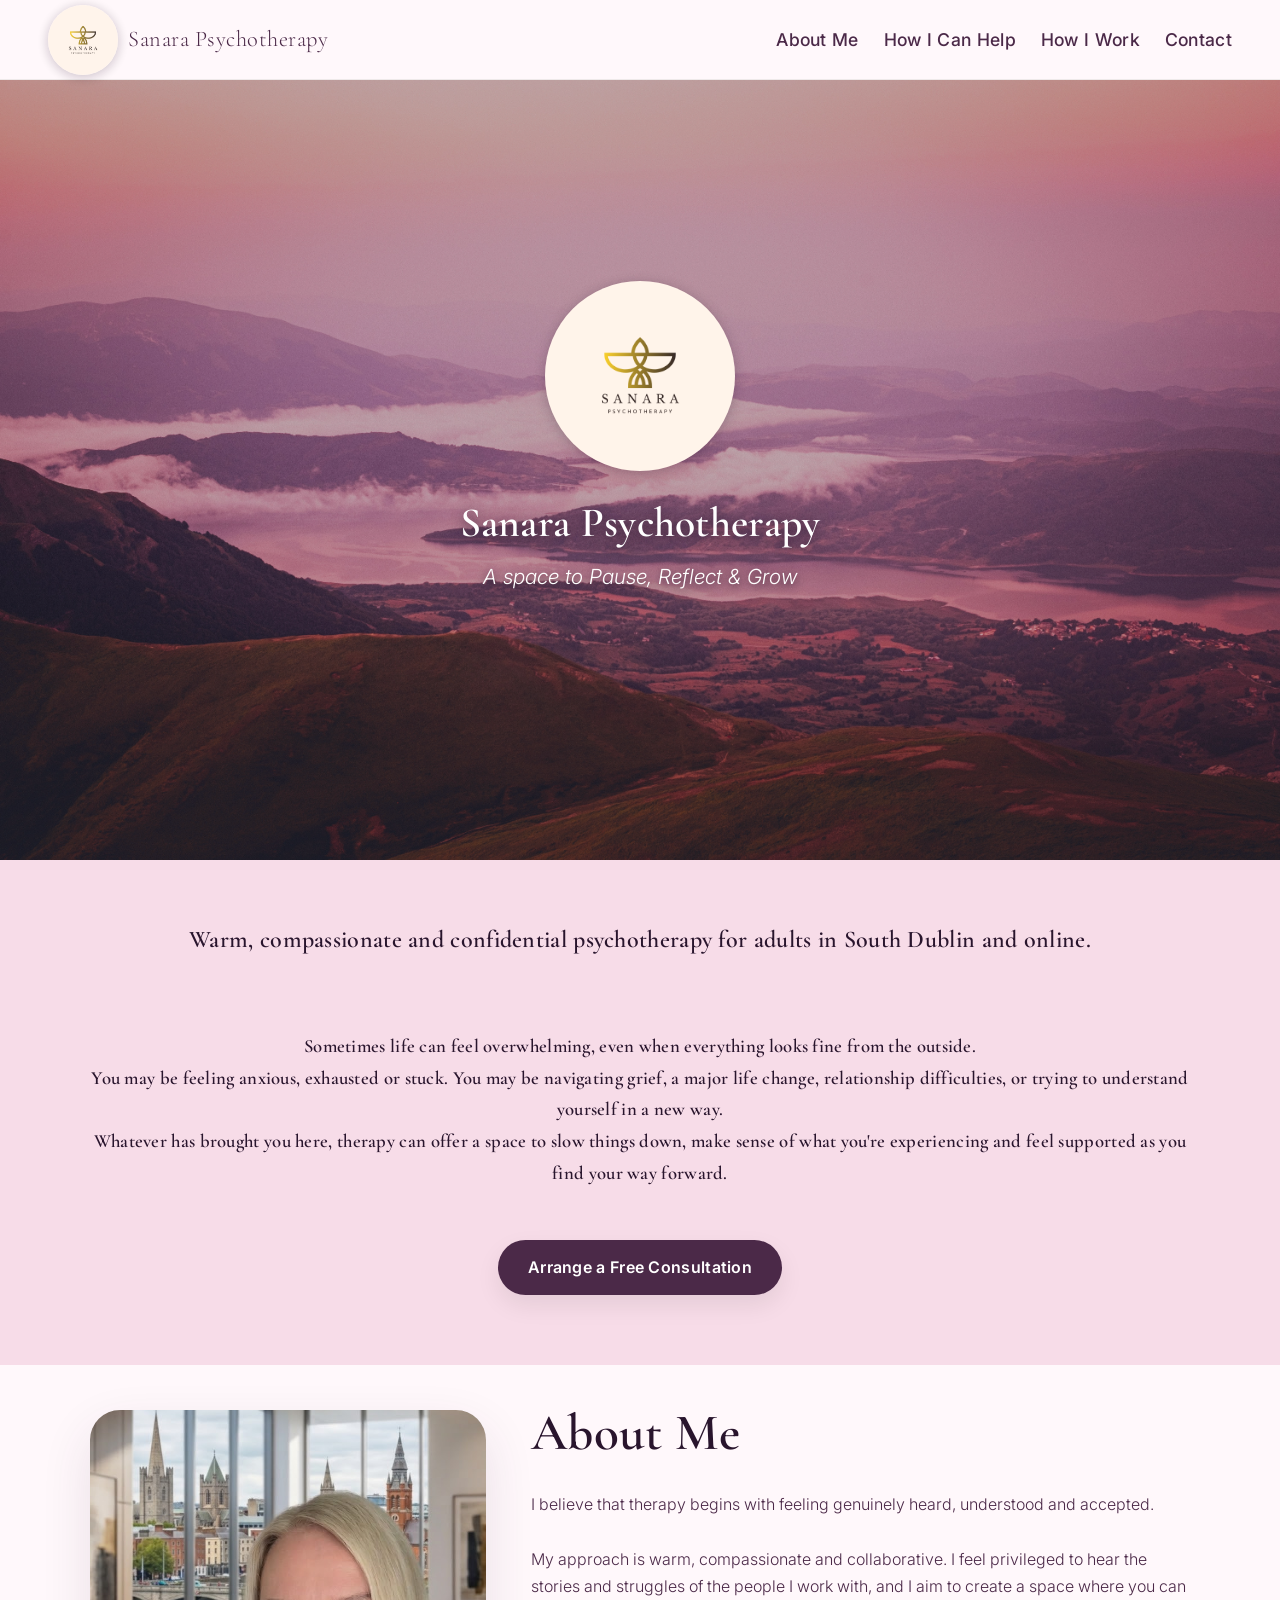
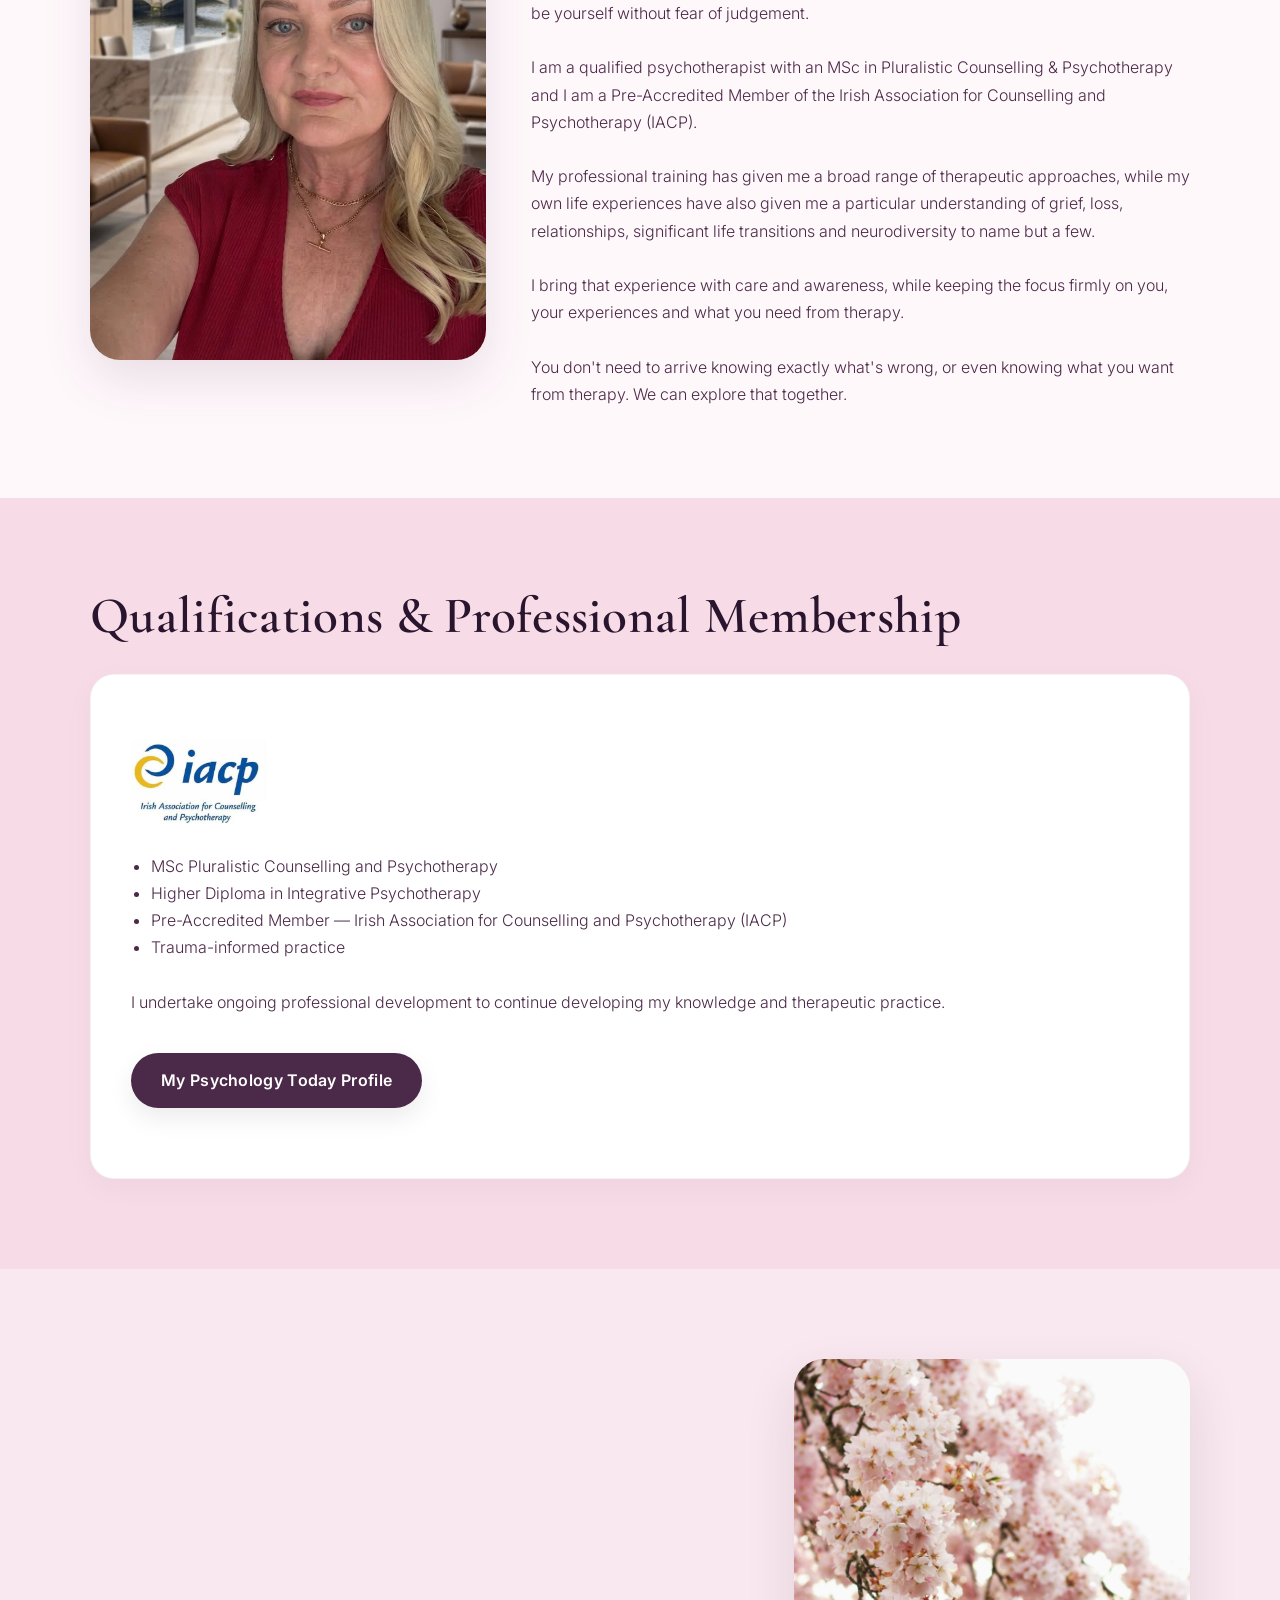
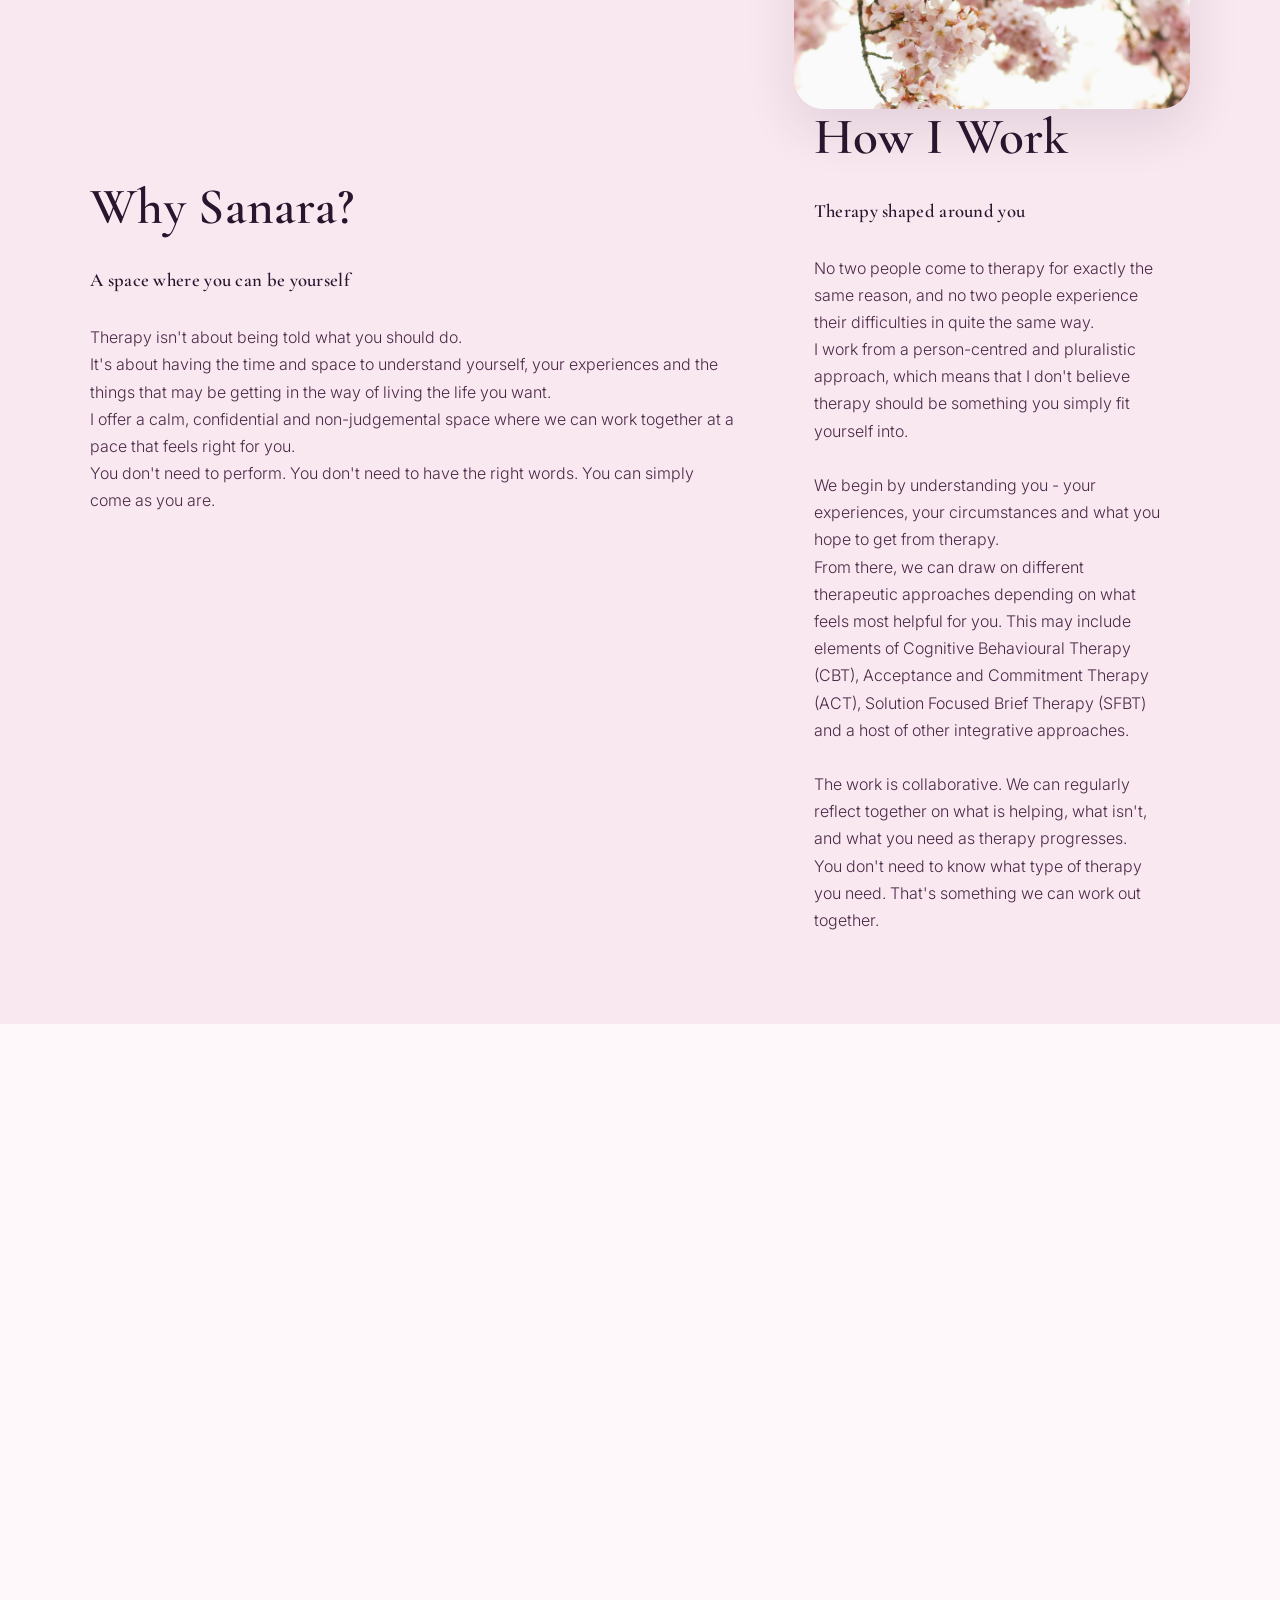
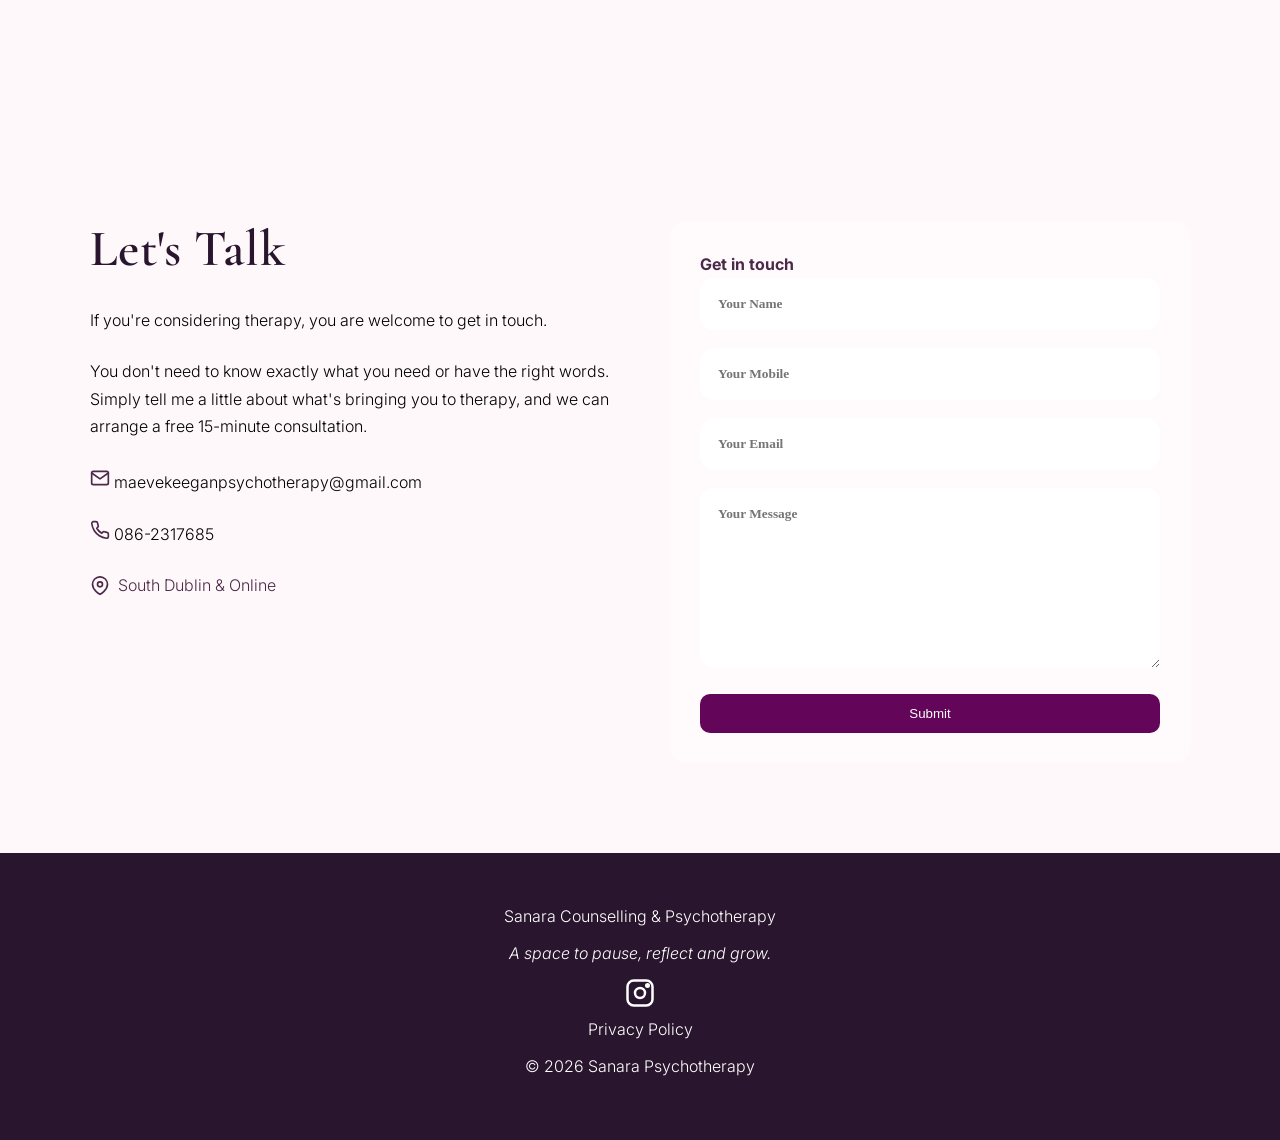
==== index.html @ 6a1dfcdf "seo stuff" ====
<!DOCTYPE html>
<html lang="en">
<head>
  <meta charset="UTF-8" />
  <link rel="stylesheet" href="styles.css">
  
  <!-- mobile viewing -->
  <meta name="viewport" content="width=device-width, initial-scale=1">

  <!-- favicon -->
  <link rel="apple-touch-icon" sizes="180x180" href="favicon_io/apple-touch-icon.png">
  <link rel="icon" type="image/png" sizes="32x32" href="favicon_io/favicon-32x32.png">
  <link rel="icon" type="image/png" sizes="16x16" href="favicon_io/favicon-16x16.png">
  <link rel="manifest" href="favicon_io/site.webmanifest">

  <!-- font -->
  <link rel="preconnect" href="https://fonts.googleapis.com">
  <link rel="preconnect" href="https://fonts.gstatic.com" crossorigin>
  <link href="https://fonts.googleapis.com/css2?family=Cormorant+Garamond:wght@400;500;600&family=Inter:wght@300;400;500;600&display=swap" rel="stylesheet">

  <title>Sanara Psychotherapy | Counselling & Psychotherapy in South Dublin</title>
  <meta name="description" content="Warm, compassionate psychotherapy and counselling for adults aged 18+ in South Dublin and online, 
    with in-person sessions available in Shankill and Stillorgan. A safe, confidential space to explore life’s challenges and create meaningful change. Book your free consultation today.">

</head>
  <body>

  <section class="hero">
    <div class="hero-content">
      <img src="images/sanara-logo.png" alt="Sanara Psychotherapy Logo" class="logo">
  
      <h1>Sanara Psychotherapy</h1>
      <p class="tagline">
        A space to Pause, Reflect & Grow
      </p>
    </div>
  </section>

  <!-- NAV BAR -->

  <nav>
    <div class="nav-logo">
      <img src="images/sanara-logo.png" alt="Sanara Psychotherapy">
      Sanara Psychotherapy
    </div>
  <div class="nav-links">
    <a href="#about">About Me</a>
    <a href="#howicanhelp">How I Can Help</a>
    <a href="#howiwork">How I Work</a>
    <a href="#contact">Contact</a>
  </div>
  
  <button
    class="hamburger"
    type="button"
    aria-label="Open navigation menu"
    aria-expanded="false"
    aria-controls="mobile-menu"
  >
    <span></span>
    <span></span>
    <span></span>
  </button>

  <div class="mobile-menu" id="mobile-menu">
    <a href="#about">About Me</a>
    <a href="#howicanhelp">How I Can Help</a>
    <a href="#howiwork">How I Work</a>
    <a href="#contact">Contact</a>
  </div>
</nav>

    <!-- INTRO -->
  <section class="intro reveal">
    <div class="container">
      <h2 class="intro">Warm, compassionate and confidential psychotherapy for adults in South Dublin and online.</h2>
      <h3 class="intro">Sometimes life can feel overwhelming, even when everything looks fine from the outside. <br>
You may be feeling anxious, exhausted or stuck. You may be navigating grief, a major life change, relationship difficulties, or trying to understand yourself in a new way. <br>
Whatever has brought you here, therapy can offer a space to slow things down, make sense of what you're experiencing and feel supported as you find your way forward.
</h3>
     <a href="#contact" class="btn">Arrange a Free Consultation</a>
    </div>
  </section>
  
<!-- ABOUT ME -->
<section class="about reveal" id="about">
  <div class="container">
    <div class="about-image">
    <img src="images/headshot.jpg" alt="Maeve, Psychotherapist at Sanara">
    </div>
    <div class="about-text">
      <h2 class="section-title">About Me</h2>
        <p>
          I believe that therapy begins with feeling genuinely heard, understood and accepted.
        </p> <br>
        <p>
          My approach is warm, compassionate and collaborative. I feel privileged to hear the stories and 
          struggles of the people I work with, and I aim to create a space where you can be yourself without fear of judgement.
        </p> <br>
        <p>
          I am a qualified psychotherapist with an MSc in Pluralistic Counselling & Psychotherapy and 
          I am a Pre-Accredited Member of the Irish Association for Counselling and Psychotherapy (IACP).
        </p> <br>
        <p>
          My professional training has given me a broad range of therapeutic approaches, while my own life 
          experiences have also given me a particular understanding of grief, loss, relationships, significant 
          life transitions and neurodiversity to name but a few.
        </p> <br>
        <p>
          I bring that experience with care and awareness, while keeping the focus firmly on you, your experiences and what you need from therapy.
        </p> <br>
        <p>
          You don't need to arrive knowing exactly what's wrong, or even knowing what you want from therapy. We can explore that together.
        </p>
      </div>
    </div>
</section>
  
   <!-- QUALIFICATIONS -->
  <section class="qualifications reveal">
    <div class="container">
      <h2 class="section-title">Qualifications & Professional Membership</h2>
      <div class="qual-grid">
        <div class="qual-card">
          <div class="qual-images">
            <img src="images/iacplogo.jpg" alt="Irish Association for Counselling and Psychotherapy logo">
            <!-- Professional verification provided by Psychology Today -->
            <a href="https://www.psychologytoday.com/profile/1673745" class="sx-verified-seal"></a>
            <script type="text/javascript" src="https://member.psychologytoday.com/verified-seal.js" data-badge="13" data-id="1673745" data-code="aHR0cHM6Ly93d3cucHN5Y2hvbG9neXRvZGF5LmNvbS9hcGkvdmVyaWZpZWQtc2VhbC9zZWFscy8xMy9wcm9maWxlLzE2NzM3NDU/Y2FsbGJhY2s9c3hjYWxsYmFjaw=="></script>
            <!-- End Verification -->
          </div>
          <ul>
            <li>MSc Pluralistic Counselling and Psychotherapy</li>
            <li>Higher Diploma in Integrative Psychotherapy</li>
            <li>Pre-Accredited Member — Irish Association for Counselling and Psychotherapy (IACP)</li>
            <li>Trauma-informed practice</li>
          </ul>
          <br>
          <p>
            I undertake ongoing professional development to continue developing my knowledge and therapeutic practice.
          </p>
          <br>
          <a href="https://www.psychologytoday.com/ie/counselling/maeve-keegan-dublin-dn/1673745" class="btn"> My Psychology Today Profile </a>
        </div>
      </div>
    </div>
  </section>

  <!-- WHY SANARA -->
  <section class="whysanara reveal">
    <div class="container why-sanara-layout">
      <div class="why-sanara-text">
      <h2 class="section-title">Why Sanara?</h2>
        <h3>A space where you can be yourself</h3>
        <br>
        <p>Therapy isn't about being told what you should do.</p>
        <p>It's about having the time and space to understand yourself, your experiences and the things that 
          may be getting in the way of living the life you want.</p>
        <p>I offer a calm, confidential and non-judgemental space where we can work together at a pace that feels right for you.</p>
        <p>You don't need to perform. You don't need to have the right words. You can simply come as you are.</p>
      </div>
      <div class="cblossom-image">
        <img src="images/cherry-blossom.jpg" alt="Cherry blossom image>
      </div>
    </div>
  </section>

  <!-- HOW I WORK -->
  <section class="howiwork reveal" id="howiwork">
    <div class="container">
      <h2 class="section-title">How I Work</h2>
      <h3>Therapy shaped around you</h3>
      <br>
      <p>No two people come to therapy for exactly the same reason, and no two people experience their difficulties in quite the same way.</p>
      <p>I work from a person-centred and pluralistic approach, which means that I don't believe therapy should be something you simply fit yourself into.</p>
      <br>
      <p>We begin by understanding you - your experiences, your circumstances and what you hope to get from therapy.</p>
      <p>From there, we can draw on different therapeutic approaches depending on what feels most helpful for you. This may include elements of Cognitive Behavioural Therapy (CBT), 
        Acceptance and Commitment Therapy (ACT), Solution Focused Brief Therapy (SFBT) and a host of other integrative approaches.</p>
      <br>
      <p>The work is collaborative. We can regularly reflect together on what is helping, what isn't, and what you need as therapy progresses.</p>
      <p>You don't need to know what type of therapy you need. That's something we can work out together.</p>
    </div>
  </section>

  <!-- HOW I CAN HELP -->
  <section class="howicanhelp reveal" id="howicanhelp">
    <div class="container">
      <h2 class="section-title"> How I Can Help</h2>
      <div class="help-grid">
        
        <div class="help-card">
          <button class="help-header" type="button" aria-expanded="false">
            <span>Anxiety, Overwhelm & Burnout</span>
            <span class="accordion-icon">+</span>
          </button>

          <div class="help-content">
            <p>Perhaps your mind never seems to switch off. You may find yourself constantly worrying, overthinking or trying to keep everything under control.</p>
            <p>Therapy can provide space to understand what's happening beneath the anxiety and explore ways of responding that feel more manageable.</p>
          </div>
        </div>
        
        <div class="help-card">
          <button class="help-header" type="button" aria-expanded="false">
            <span>Grief, Bereavement & Loss</span>
            <span class="accordion-icon">+</span>
          </button>

          <div class="help-content">
            <p>Grief can affect every part of our lives, and there is no single way to experience loss.</p>
            <p>Whether your loss is recent or happened many years ago, therapy can offer a safe space to explore grief, 
              the changes that come with it and the process of rebuilding a life around what has happened.</p>
            <p>I have particular experience and personal understanding of significant bereavement and complicated grief and can help you along the road to recovery.</p>
          </div>
        </div>
        
        <div class="help-card">
          <button class="help-header" type="button" aria-expanded="false">
            <span>Life Transitions & Change</span>
            <span class="accordion-icon">+</span>
          </button>

          <div class="help-content">
            <p>Some of life's biggest challenges aren't necessarily things that have gone wrong.</p>
            <p>A relationship ending, children growing up, changes in identity, work or family life, or simply reaching a point 
              where you realise that something needs to change can all leave us feeling uncertain about what comes next.</p>
            <p>Therapy can give you space to pause, reflect and explore what you want for the next chapter.</p>
          </div>
        </div>
        
        <div class="help-card">
          <button class="help-header" type="button" aria-expanded="false">
            <span>ADHD & Neurodiversity</span>
            <span class="accordion-icon">+</span>
          </button>

          <div class="help-content">
            <p>Receiving an ADHD or other neurodivergence diagnosis can bring relief and understanding, but it can also bring questions.</p>
            <p>You may be looking back at your life differently, trying to understand patterns that previously didn't make sense, or wondering how to navigate relationships, 
              work and everyday life in a way that works better for you.</p>
            <p>I take a neuroaffirmative approach, supporting adults who are exploring, adjusting to or seeking greater understanding of their neurodivergence.</p>
          </div>
        </div>
        
        <div class="help-card">
          <button class="help-header" type="button" aria-expanded="false">
            <span>Relationships & Self-Esteem</span>
            <span class="accordion-icon">+</span>
          </button>

          <div class="help-content">
            <p>Our relationships can sometimes bring up patterns, emotions and beliefs about ourselves that are difficult to understand.</p>
            <p>Therapy can offer an opportunity to explore relationships, boundaries, confidence, self-worth and the ways we relate to both ourselves and others.</p>
          </div>
        </div>
        
        <div class="help-card">
          <button class="help-header" type="button" aria-expanded="false">
            <span>Depression, Stress & Low Mood</span>
            <span class="accordion-icon">+</span>
          </button>

          <div class="help-content">
            <p>There are times when the things that once helped us cope simply don't seem to work anymore.</p>
            <p>You may feel depleted, disconnected, exhausted or unsure how to move forward.</p>
            <p>Therapy can provide space to understand what you're experiencing and explore new ways of coping and caring for yourself.</p>
          </div>
        </div>
      </div>
      <br>
      
      <p>You may not see yourself on this list. That's okay.</p>
      <p>Sometimes you simply know that something doesn't feel right, or that you don't want to keep dealing with things in the same way.</p>
      <p>You don't need a diagnosis or a perfectly formed explanation to get in touch.</p>
      <p>We can start with what's happening for you now.</p>
    </div>
  </section>
                                                                                                                                                 

   <!-- WHAT TO EXPECT -->

   <section class="cta reveal">
    <div class="container">
      <h2 class="section-title">What To Expect</h2>
      <p>Taking the first step towards therapy can feel daunting. You may not know exactly what you want to talk about, 
        or even where to begin.</p>
      <br>
      <h3>Step 1. Get in touch</h3>
      <p>Send me a message or use the contact form to enquire about therapy. 
        You don't need to have everything figured out , just let me know a little about what has brought you here.</p>
      <br>
      <h3>Step 2. Free 15-minute consultation</h3>
      <p>We'll arrange a brief, free 15-minute consultation. This gives us an opportunity to talk about what you're looking for, 
        ask any questions you may have, and for you to get a sense of me and how I work.</p>
      <br>
      <h3>Step 3. Begin your therapy journey</h3>
      <p>If we both feel that working together could be a good fit, we'll arrange your first appointment. 
        Therapy sessions are generally held weekly, where possible, to provide continuity and support as we work together.</p>
      <br>
      <a href="#contact" class="btn">
        Arrange a Free Consultation
      </a>
    </div>
  </section>

  <!-- PRACTICAL INFO -->

   <section class="practicalinfo reveal">
    <div class="container">
      <div class="room-image">
        <img src="images/room.jpg" alt="Room of Sanara Psychotherapy">
      </div>
      <h2 class="section-title">Practical Information</h2>
      <h3>Sessions</h3>
      <p>Individual psychotherapy & counselling  for adults aged 18+</p>
      <p>Weekly In person in South Dublin or online</p>
      <p>€70 per session</p>
      <br>
      <p>Appointments are available on weekdays, with some evening availability.</p>
      <p>Sessions are confidential and tailored to your individual needs.</p>
      <br>
      <h3>Location</h3>
      <p>In-person sessions are available in South Dublin, centres are based in Shankill & Stillorgan 
        with online appointments available throughout Ireland.</p>
      <br>
      <h3>Payment</h3>
      <p>Payment can be made by bank transfer, Revolut or other agreed payment methods.</p>
      <br>
      <h3>Health Insurance</h3>
      <p>Some private health insurance policies may provide partial reimbursement for psychotherapy. 
        Coverage varies between policies, so I recommend checking directly with your insurer before commencing therapy.</p>
      <br>
    </div>
  </section>


<!-- CONTACT -->
  
  <section class="contact reveal" id="contact">
    <div class="container">
      <div class="contact-wrapper">
        <div class="contact-details reveal">
          <h2 class="section-title">Let's Talk</h2>
          <p> 
            If you're considering therapy, you are welcome to get in touch.
          </p>
          <p>
            You don't need to know exactly what you need or have the right words. Simply tell me a little about what's bringing you to therapy, 
            and we can arrange a free 15-minute consultation.
          </p>
          <br>
          
          <p class="contact-container">
            <p>
          <!-- href="mailto:maevekeeganpsychotherapy@gmail.com" -->
          <!-- class="footer-link"
          aria-label="Email Sanara Psychotherapy"> -->
        
          <svg
            xmlns="http://www.w3.org/2000/svg"
            viewBox="0 0 24 24"
            fill="none"
            stroke="#4b2948"
            stroke-width="2"
            stroke-linecap="round"
            stroke-linejoin="round"
            class="contact-icon">
        
            <rect x="2" y="4" width="20" height="16" rx="2"></rect>
            <polyline points="22,6 12,13 2,6"></polyline>
          </svg>
            </p>
            <p> maevekeeganpsychotherapy@gmail.com</p>
          </p>
          <br>
          
          <p class="contact-container">
            <a 
              href="tel:+353862317685"
              class="footer-link"
              aria-label="Call Sanara Psychotherapy">
              <svg
               xmlns="http://www.w3.org/2000/svg"
               viewBox="0 0 24 24"
               fill="none"
               stroke="#4b2948"
               stroke-width="2"
               stroke-linecap="round"
               stroke-linejoin="round"
               class="contact-icon">
                <path d="M22 16.92v3a2 2 0 0 1-2.18 2
                  19.79 19.79 0 0 1-8.63-3.07
                  19.5 19.5 0 0 1-6-6
                  19.79 19.79 0 0 1-3.07-8.67
                  A2 2 0 0 1 4.11 2h3
                  a2 2 0 0 1 2 1.72
                  12.84 12.84 0 0 0 .7 2.81
                  2 2 0 0 1-.45 2.11L8.09 9.91
                  a16 16 0 0 0 6 6l1.27-1.27
                  a2 2 0 0 1 2.11-.45
                  12.84 12.84 0 0 0 2.81.7
                  A2 2 0 0 1 22 16.92z">
                </path>
              </svg>
            </a>
            <a href="tel:+353862317685"> 086-2317685</a>
          </p>
          
          <div class="contact-container">
          <div class="contact-icon" aria-label="Location">
            <svg xmlns="http://www.w3.org/2000/svg" 
              viewBox="0 0 24 24" 
              fill="none" 
              stroke="#4b2948" 
              stroke-width="2" 
              stroke-linecap="round" 
              stroke-linejoin="round" 
              class="contact-icon">
              <path d="M21 10c0 7-9 12-9 12S3 17 3 10a9 9 0 1 1 18 0z">
              </path>
              <circle cx="12" cy="10" r="3"></circle>
            </svg>
          </div>
            <span>South Dublin & Online</span>
          </div>
        </div>
    <!-- CONTACT FORM -->
          <form id="form" action="https://api.web3forms.com/submit" method="POST">
            <fieldset>
              <legend><strong>Get in touch</strong></legend>
              <input type="hidden" name="access_key" value="be2c8690-39c8-4247-a264-f548398233d8">
              <input type="text" name="name" placeholder="Your Name" required>
              <input type="tel" name="telephone" placeholder="Your Mobile" required>
              <input type="email" name="email" placeholder="Your Email" required>
              <textarea name="message" placeholder="Your Message" required></textarea>
              <button type="submit">Submit</button>
              <div class="h-captcha" data-captcha="true"></div>
            </fieldset>
          </form>
      </div>
    </div>
</section>

  <!-- FOOTER -->
  
  <footer>
    <p>Sanara Counselling & Psychotherapy</p>
    <p><i>A space to pause, reflect and grow.</i></p>

    <!-- Instagram Logo -->
    <a 
    href="https://instagram.com/sanara_psychotherapy" 
    target="_blank" 
    rel="noopener noreferrer"
    class="footer-link"
    aria-label="Follow Sanara Psychotherapy on Instagram">
    <svg
      xmlns="http://www.w3.org/2000/svg"
      viewBox="0 0 24 24"
      fill="none"
      stroke="white"
      stroke-width="2"
      stroke-linecap="round"
      stroke-linejoin="round"
      class="footer-icon">
    <rect x="2" y="2" width="20" height="20" rx="5" ry="5"></rect>
    <circle cx="12" cy="12" r="4"></circle>
    <circle cx="18" cy="6" r="1"></circle>
  </svg>
  </a>
    <p>
      <a href="privacypolicy.html" class="footer-link">Privacy Policy</a>
    </p>
    <p>
      © 2026 Sanara Psychotherapy
    </p>
  </footer>

  <script>
    
    // -------------------------
    // REVEAL SCRIPT
    // -------------------------
    
    const elements = document.querySelectorAll(".reveal");
  
    const observer = new IntersectionObserver((entries) => {
      entries.forEach(entry => {
        
        if (entry.isIntersecting) {
          entry.target.classList.add("active");
          observer.unobserve(entry.target); 
        }
        
      });
    }, {
      threshold: 0.15
    });
  
    elements.forEach(el => observer.observe(el));
    
    // ACCORDION SCRIPT
      
    const helpHeaders = document.querySelectorAll(".help-header");
    
    helpHeaders.forEach(header => {
      header.addEventListener("click", () => {

      const currentCard = header.parentElement;
      const isOpen = currentCard.classList.contains("open");
        
        // Close all cards
        document.querySelectorAll(".help-card").forEach(card => {
          card.classList.remove("open");

          const button = card.querySelector(".help-header");
          button.setAttribute("aria-expanded", "false");
        });
        
        // Open the clicked card if it wasn't already open
        if (!isOpen) {
          currentCard.classList.add("open");
          header.setAttribute("aria-expanded", "true");
        }
      });
    });
    
    // MOBILE HAMBURGER MENU

    const hamburger = document.querySelector(".hamburger");
    const mobileMenu = document.querySelector(".mobile-menu");

    hamburger.addEventListener("click", () => {

      const isOpen = mobileMenu.classList.toggle("open");
    
      hamburger.classList.toggle("active", isOpen);
    
      hamburger.setAttribute(
        "aria-expanded",
        isOpen ? "true" : "false"
      );
    
      hamburger.setAttribute(
        "aria-label",
        isOpen ? "Close navigation menu" : "Open navigation menu"
      );
});

// Close menu when a navigation link is clicked

  const mobileLinks = document.querySelectorAll(".mobile-menu a");
  
  mobileLinks.forEach(link => {
    link.addEventListener("click", () => {
  
      mobileMenu.classList.remove("open");
      hamburger.classList.remove("active");
  
      hamburger.setAttribute("aria-expanded", "false");
      hamburger.setAttribute("aria-label", "Open navigation menu");
  
    });
  });


// Close menu if the user presses Escape

document.addEventListener("keydown", (event) => {

  if (event.key === "Escape") {

    mobileMenu.classList.remove("open");
    hamburger.classList.remove("active");

    hamburger.setAttribute("aria-expanded", "false");
    hamburger.setAttribute("aria-label", "Open navigation menu");

  }
});
  
  </script>
    
<script src="https://web3forms.com/client/script.js" async defer></script>
        
</body>
</html>
---- styles.css ----
*{
  margin:0;
  padding:0;
  box-sizing:border-box; 
}

html{
  scroll-behavior:smooth;
}

.reveal{
  opacity:0;
  transform:translateY(20px);
  transition:all 0.8s ease;
}

.reveal.active{
  opacity:1;
  transform:translateY(0);
}

body{
  font-family: 'Inter', sans-serif;
  background:#fff8fb;
  color:#4b2948;
  padding-top:50px;
  line-height:1.7;
  font-weight:300;
  overflow-x:hidden;
}

h1,h2,h3{
  font-family:'Cormorant Garamond', serif;
  font-weight:600;
  color:#29152d;
  letter-spacing:0.3px;
}

a {
  text-decoration:none;
  color:inherit;
}

    img{
      max-width:100%;
      display:block;
    }

    .container{
      width:90%;
      max-width:1100px;
      margin:auto;
    }

    section{
    padding:90px 0;
    position:relative;
  }

  section::after{
    content:"";
    width:80px;
    height:1px;
    background:#d7ddd2;
    position:absolute;
    bottom:0;
    left:50%;
    display:none;
    transform:translateX(-50%);
  }

  section:last-of-type::after{
    display:none;
  }

  .section-title{
    font-size:3.2rem;
    margin-bottom:30px;
    line-height:1.1;
    color:#29152d;
  }

/* NAV */

    nav{
      position:fixed;
      top:0;
      width:100%;
      height:80px;
      background:#fff8fb;
      backdrop-filter:blur(14px);
      display:flex;
      justify-content:space-between;
      align-items:center;
      padding:0px 48px;
      z-index:999;
      border-bottom:1px solid rgba(43,56,35,0.08);
    }

    .nav-logo img{
      height:70px;
      width:auto;
      opacity:0.95;
      object-fit:contain;
      box-shadow:0 2px 12px rgba(41,21,45,0.25);
      border-radius:50%;
  }

    .nav-logo{
      display:flex;
      align-items:center;
      gap:10px;
      font-family:'Cormorant Garamond', serif;
      font-size:1.4rem;
      letter-spacing:0.5px;
    }

    .nav-links{
      display:flex;
      gap:25px;
    }

    .nav-links a:hover{
      opacity:0.6;
    }

    .nav-links a{
      position:relative;
      font-weight:500;
      font-size:1.1rem;
      letter-spacing:0.3px;
    }
    
    .nav-links a::after{
      content:"";
      position:absolute;
      left:0;
      bottom:-6px;
      width:0;
      height:1px;
      background:#361f33;
      transition:width 0.3s ease;
    }
    
    .nav-links a:hover::after{
      width:100%;
    }

/* MOBILE NAV BAR  */

.mobile-menu {
  display: none;
}

.hamburger {
  display: none;
  width: 34px;
  height: 44px;
  padding: 8px;
  border: none;
  background: transparent;
  cursor: pointer;
  flex-direction: column;
  justify-content: center;
  align-items: center;
  gap: 5px;
}

.hamburger span {
  display: block;
  width: 24px;
  height: 2px;
  background: #3f2140;
  transition: all 0.3s ease;
}

/* HERO */

    .logo{
      width:190px;
      height:190px;
      object-fit:cover;
      border-radius: 50%;
      margin:0 auto 30px;
      margin-top: 10px;
      box-shadow:0 2px 12px rgba(41,21,45,0.25);
    }

    .hero{
      position:relative;
      min-height:90vh;
      background:
        url('images/hero2.jpg') center/cover no-repeat;
      display:flex;
      align-items:center;
      justify-content:center;
      text-align:center;
      color:white;
      padding:0px 20px 10px;
      isolation:isolate;
    }

    .hero::before{
      content:"";
      position:absolute;
      inset:0;
      /* darker overlay */
      background:rgba(41,21,45,0.28);
      /* background:rgba(255,248,251,0.35); */
      z-index:-1;
    }

    .hero-content{
      max-width:850px;
      padding:10px;
      animation:fadeInUp 1.2s ease;
    }

    .hero h1{
      font-size:2.6rem;
      color:white;
      margin-bottom:12px;
      text-shadow:0 2px 12px rgba(41,21,45,0.75);
      line-height:1.1;
    }

    .tagline{
      font-size:1.3rem;
      margin-bottom:35px;
      font-style:italic;
      text-shadow:0 3px 10px rgba(41,21,45,0.95);
      /* text-shadow:
    -1px -1px 0 rgba(0,0,0,0.55),
     1px -1px 0 rgba(0,0,0,0.55),
    -1px  1px 0 rgba(0,0,0,0.55),
     1px  1px 0 rgba(0,0,0,0.55); */
      color:white;
    }

/* INTRO */

    .intro {
      background: #f7dce8;
      padding-top: 30px;
      padding-bottom:40px;
      text-align: center;
    } 

    .btn{
      display:inline-block;
      background: #4b2948;
      color:white;
      padding: 14px 30px;
      border-radius:50px;
      font-weight:600;
      letter-spacing: 0.3px;
      transition:all 0.35s ease;
      box-shadow:0 10px 25px rgba(0,0,0,0.08);
      margin:10px 0 30px;
      text-decoration: none;
    }

      .btn:hover{
    background: #752b6d;
    transform:translateY(-3px);
    box-shadow: 0 12px 25px rgba(75, 41, 72, 0.2);
  }


/* ABOUT */

.about{
  background:#fff8fb;
  position:relative;
  display:block;
  width:100%;
  padding-top:40px;
}

.about-image{
  float:left;
  width:36%;
  margin:5px 45px 25px 0;
}

.about-image img{
  width:100%;
  height:550px;
  object-fit: cover;
  object-position: center bottom;
  border-radius:30px;
  box-shadow: 0 20px 50px rgba(75, 41, 72, 0.12);
}

/* QUALIFICATIONS */

.qualifications{
  background:#f7dce8;
    }

  ul{
    padding-left:20px;
  }

.qual-images {
  display: grid;
  grid-template-columns: repeat(2, 1fr);
  column-gap:5px;
  width:280px;
  align-items:center;
}

.qual-images img {
  width:100%;
  height:auto;
  object-fit:contain;
}

/* WHY SANARA */

.whysanara{
  background:#f9e8f0;
}

.why-sanara-layout{
  display:grid;
  grid-template-columns:1fr 36%;
  gap:60px;
  align-items:center;
}

.why-sanara-text{
  max-width:650px;
}

.cblossom-image{
  width:100%;
}

.cblossom-image img{
  width:100%;
  height:350px;
  object-fit: cover;
  object-position: center;
  border-radius:30px;
  box-shadow: 0 20px 50px rgba(75, 41, 72, 0.12);
}


/* HOW I WORK */

.howiwork{
  background:
  url('images/pinkandblue.jpg') center/cover no-repeat;
  isolation:isolate;
    }

.howiwork::before{
  content:"";
  position:absolute;
  inset:0;
  background:rgba(255,248,251,0.45);
  z-index:-1;
}

/* HOW I CAN HELP */

.howicanhelp{
  background:#f1d1df;
}

.qual-card{
  background:white;
  padding:40px;
  border-radius:24px;
  border:1px solid rgba(43,56,35,0.06);
  box-shadow:0 8px 30px rgba(0,0,0,0.04);
  transition:0.3s ease;
}

    .qual-card:hover{
  transform:translateY(-5px);
}

.qual-card h3{
  margin-bottom:20px;
  font-size:2rem;
}

.help-grid {
  display: grid;
  grid-template-columns: repeat(2, 1fr);
  gap: 25px;
  margin-top: 40px;
  align-items: start;
}

/* .help-grid .card {
  width: 100%;
  height: 100%;
  box-sizing: border-box;
} */

.help-card {
  background: #ffffff;
  border: 1px solid rgba(75, 41, 72, 0.15);
  border-radius: 8px;
  overflow: hidden;
  transition: box-shadow 0.3s ease;
}

.help-card:hover {
  box-shadow: 0 6px 20px rgba(75, 41, 72, 0.08);
}

.help-header {
  width: 100%;
  border: none;
  background: transparent;
  padding: 24px 28px;

  display: flex;
  align-items: center;
  justify-content: space-between;

  text-align: left;
  cursor: pointer;

  font-family: "Cormorant Garamond", serif;
  font-size: 1.5rem;
  font-weight: 500;
  color: #4b2948;

  transition: background 0.3s ease;
}

.help-header:hover {
  background: rgba(75, 41, 72, 0.04);
}

.accordion-icon {
  font-family: "Inter", sans-serif;
  font-size: 1.5rem;
  font-weight: 300;
  line-height: 1;

  transition: transform 0.3s ease;
}

.help-content {
  max-height:0;
  overflow:hidden;
  opacity:0;
  transition: max-height 0.4s ease, opacity 0.3s ease;
  /* display: grid;
  grid-template-rows: 0fr;
  transition: grid-template-rows 0.4s ease; */
}

.help-content p{
  margin:0;
  padding:0 28px 16px;
  line-height:1.7;
}

.help-content p:first-child{
  padding-top:5px;
}

/* open accordion */

.help-card.open .help-content {
  max-height:500px;
  opacity:1;
  padding-bottom:10px;
}

.help-card.open .accordion-icon {
  transform: rotate(45deg);
}

.help-card.open .help-header {
  background: rgba(75, 41, 72, 0.03);
}

/* CTA */

.cta{
  background:#f7dce8;
}

/* PRACTICAL INFO */

.practicalinfo{
  background:#f9e8f0;
}

.room-image{
  float:right;
  width:36%;
  margin:5px 45px 25px 0;
}

.room-image img{
  width:100%;
  height:400px;
  object-fit: cover;
  object-position: center bottom;
  border-radius:30px;
  box-shadow: 0 20px 50px rgba(75, 41, 72, 0.12);
}

/* CONTACT */

.contact{
  background:#fff8fb;
}

.contact-wrapper{
  display:grid;
  grid-template-columns:1fr 1fr;
  gap:60px;
  margin-top:50px;
  align-items:start;
}

  .contact-details p{
    color:#000000;
    display: inline-block;
    margin-bottom:24px;
  }

.contact-details a{
  color:#000000;
  display: inline-block;
  text-decoration: none;
  transition: all 0.3s ease;
}

.contact-details a:hover{
  color: #6ab6f7;
  transform: translateX(4px);
}

.contact-icon {
  width: 20px;
  height: 20px;
  transition: all 0.3s ease;
}

.contact-container {
  display: flex;
  align-items: center;
  gap: 8px;
}

  form{
    width:100%;
    display:flex;
    flex-direction:column;
    background:rgba(255,255,255,0.25);
    padding:30px;
    border-radius:15px;
  }

  input,
  textarea{
    width:100%;
    padding:18px;
    margin-bottom:18px;
    border:none;
    border-radius:14px;
    font-family:'Cormorant', serif;
    font-weight: bold;
  }

      input:focus,
  textarea:focus{
    outline:none;
    background:white;
    box-shadow:0 0 0 2px rgba(43,56,35,0.12);
  }

  textarea{
    min-height:180px;
    resize:vertical;
  }

  button{
    width:100%;
    padding:12px;
    border:none;
    border-radius:10px;
    background:#630558;
    color:white;
    cursor:pointer;
  }

  fieldset{
    border:none;
    padding:0;
  }


/* FOOTER */

footer{
  background:#29152d;
  color: white;
  padding: 50px 20px;
  text-align: center;
}

  footer p{
    margin-bottom:10px;
  }

.footer-link {
  display: inline-flex;
  align-items: center;
  justify-content: center;
  text-decoration: none;
}

.footer-icon {
  width: 30px;
  height: 30px;
  transition: all 0.3s ease;
}

.footer-link:hover .footer-icon {
  stroke: #752b6d;
  transform: scale(1.1);
}

.footer-link:hover {
  color: #752b6d;
  transform: scale(1.1);
  transition: all 0.3s ease;
}

/* PRIVACY POLICY */

.privacypolicy {
  background: #f9e8f0;
  padding: 70px 20px;
}

.privacypolicy h1 {
  font-size: 3.5rem;
  text-align: center;
  margin-bottom: 10px;
}

.privacypolicy > p:first-of-type {
  text-align: center;
  font-size: 0.9rem;
  color: #76566f;
  margin-bottom: 50px;
}

.privacypolicy h2 {
  max-width: 800px;
  margin: 40px auto 15px;
  font-size: 1.8rem;
}

.privacypolicy p,
.privacypolicy ul {
  max-width: 800px;
  margin-left: auto;
  margin-right: auto;
}

.privacypolicy p {
  margin-bottom: 18px;
}

.privacypolicy ul {
  list-style: none;
  padding-left: 25px;
  margin-bottom: 25px;
}

.privacypolicy li::before {
    content: "→";
    margin-right: 10px;
}

/* MOBILE */

@media (max-width: 900px) {

  .section-title {
    font-size: 2.5rem;
  }

  section {
    padding: 80px 0;
  }
  
  nav {
    height: 75px;
    padding: 0 20px;
  }

  .nav-logo {
    font-size: 1.1rem;
  }

  .nav-logo img {
    height: 50px;
  }

  .nav-links {
    display: none;
  }

  .hamburger {
    display: flex;
  }

  .mobile-menu {
    position: absolute;
    top: 75px;
    right: 20px;
    width: 200px;
    background: #fff8fb;
    display: flex;
    flex-direction: column;
    padding: 10px;
    box-shadow: 0 10px 20px rgba(0,0,0,0.08);

    opacity: 0;
    visibility: hidden;
    transform: translateY(-10px);
    transition: all 0.3s ease;
  }

  .mobile-menu.open {
    opacity: 1;
    visibility: visible;
    transform: translateY(0);
  }

  .mobile-menu a {
    padding: 14px 10px;
    font-size: 1rem;
    border-bottom: 1px solid rgba(75,41,72,0.1);
  }

  .mobile-menu a:last-child {
    border-bottom: none;
  }

  .hero {
    min-height: 80vh;
    padding: 80px 20px 60px;
  }

  .hero h1 {
    font-size: 2.4rem;
  }

  .logo {
    width: 140px;
    height: 140px;
  }

  .about-image {
    float: none;
    width: 100%;
    margin: 0 0 30px 0;
  }

  .qual-images {
    grid-template-columns: repeat(2, 1fr);
    column-gap: 16px;
    width: 100%;
    max-width: 280px;
    margin-bottom: 20px;
  }

  .qual-images a,
  .qual-images a img {
    display: block;
    width: 100%;
    max-width: 100%;
    height: auto;
  }

  .why-sanara-layout {
    grid-template-columns: 1fr;
    gap:40px;
  }

  .help-grid {
    grid-template-columns: 1fr;
  }

  .room-image {
    float: none;
    width: 100%;
    margin: 0 0 30px 0;
  }

  .contact-wrapper {
    grid-template-columns: 1fr;
    gap:40px;
  }
}
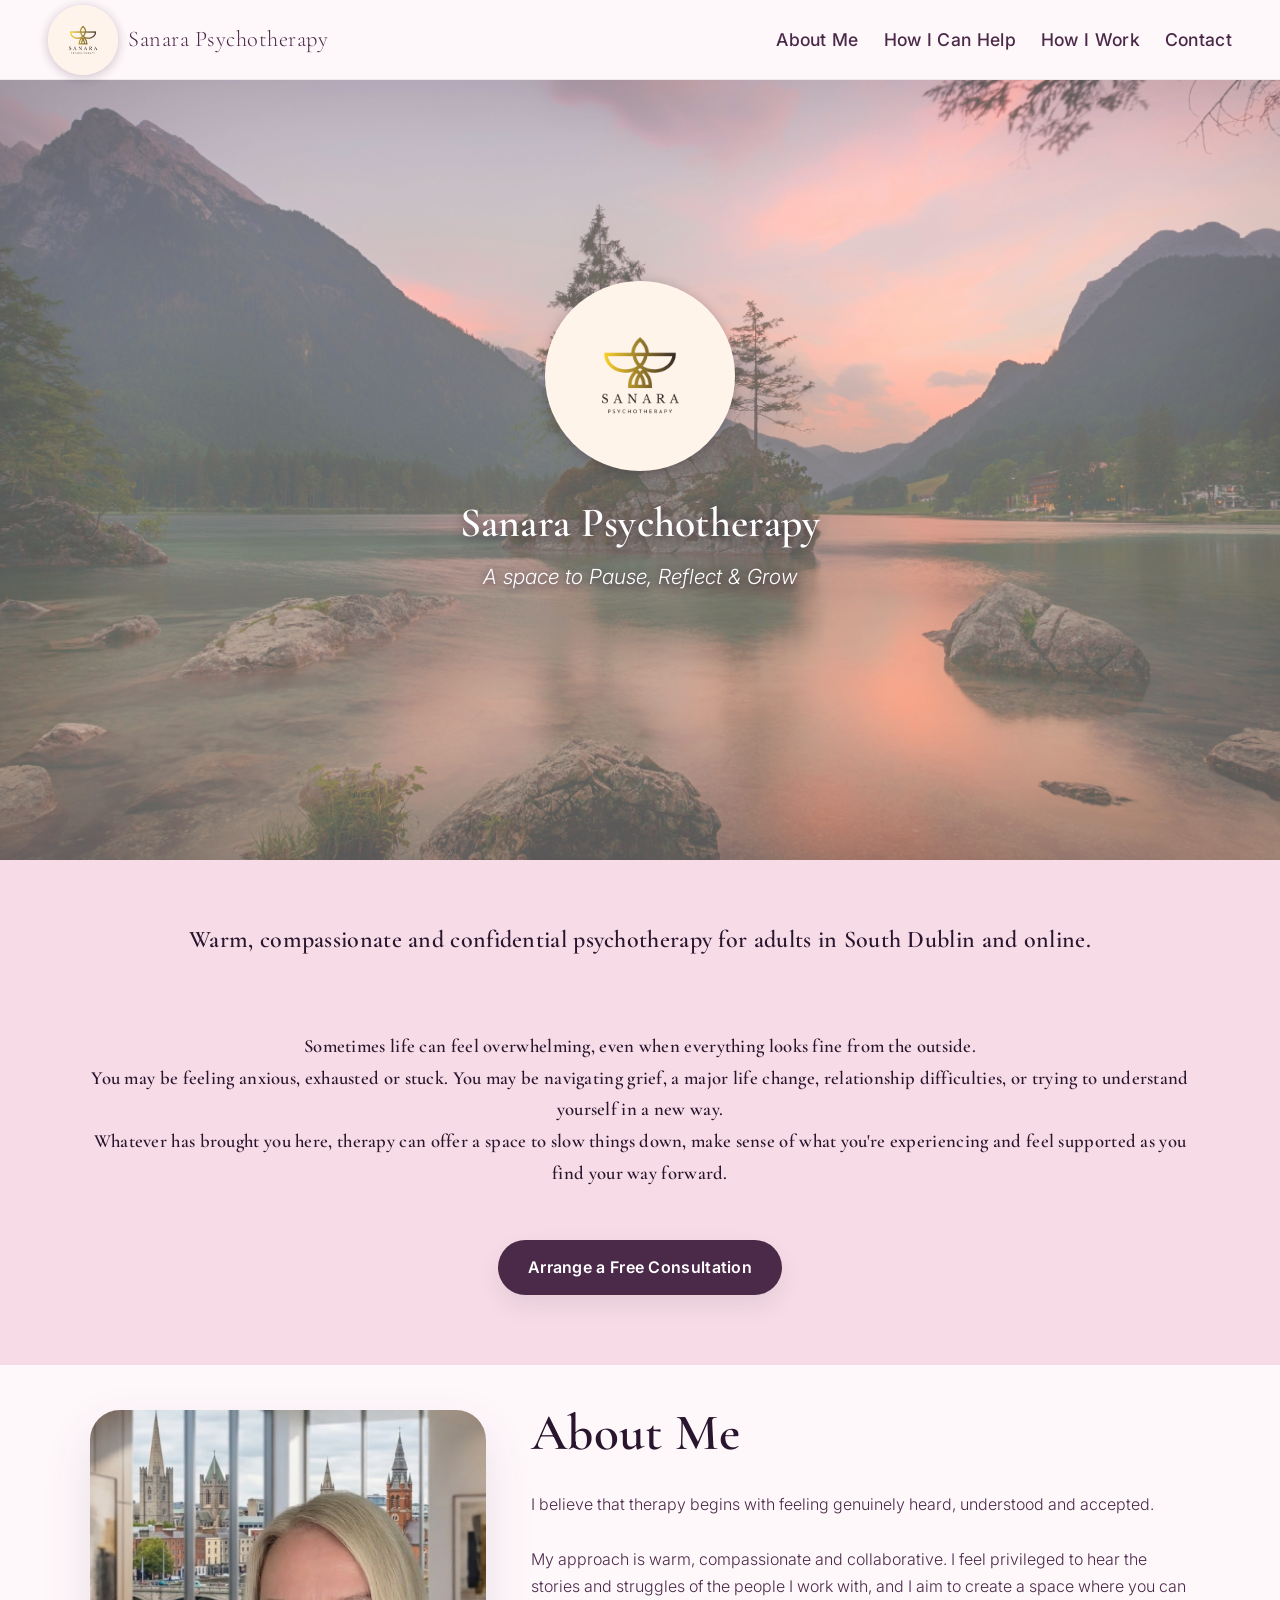
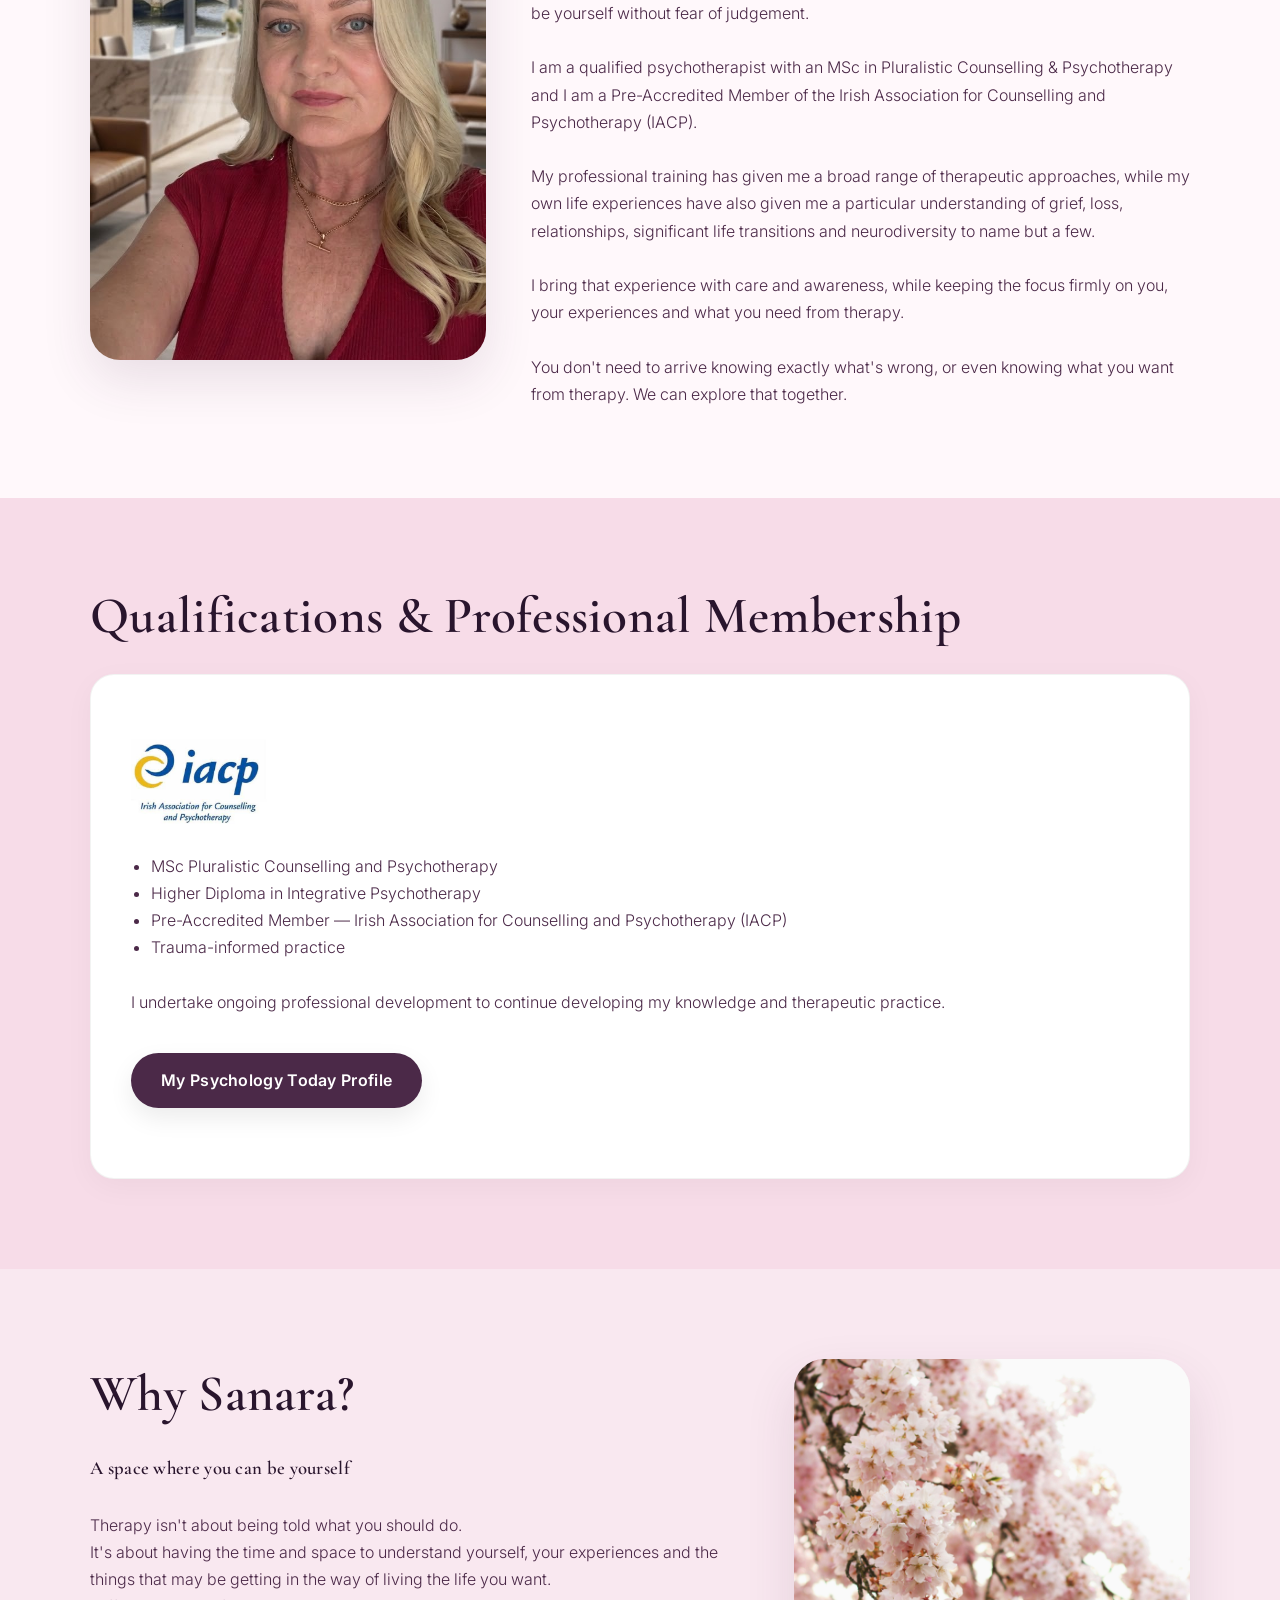
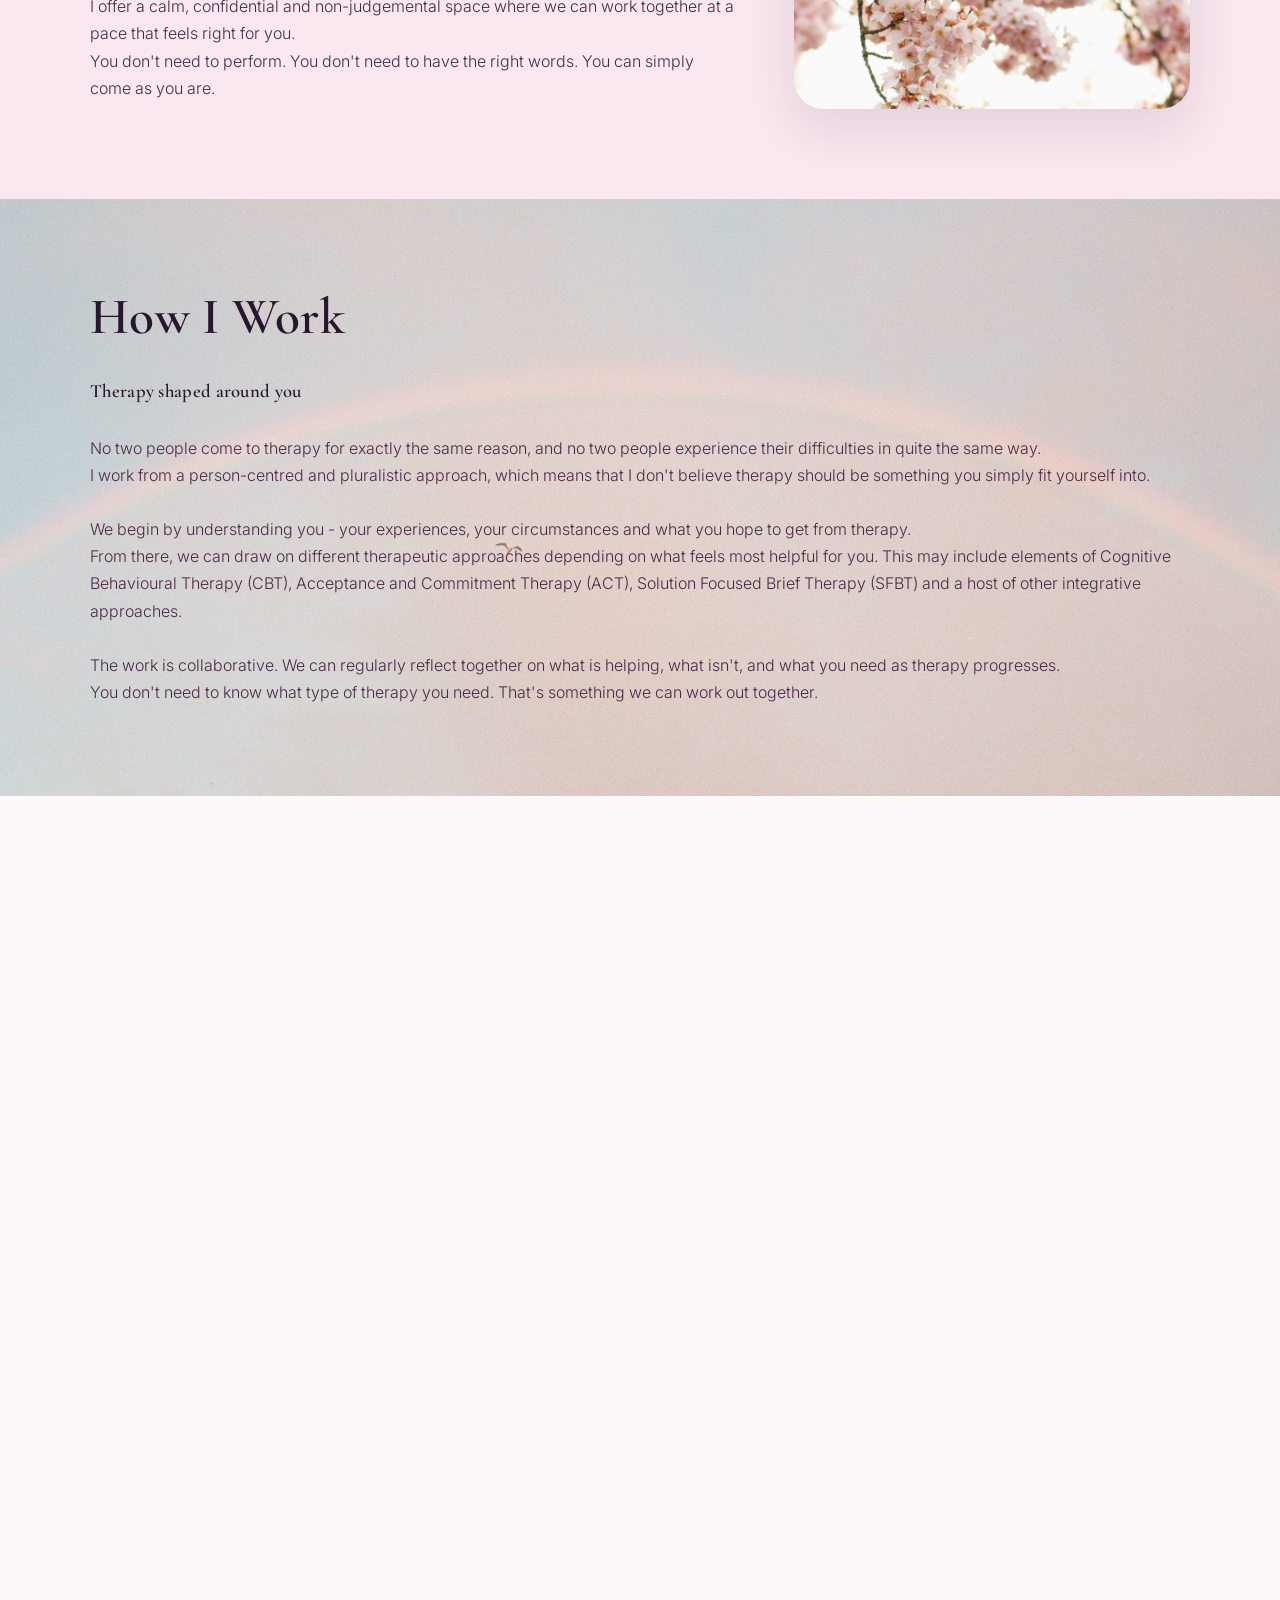
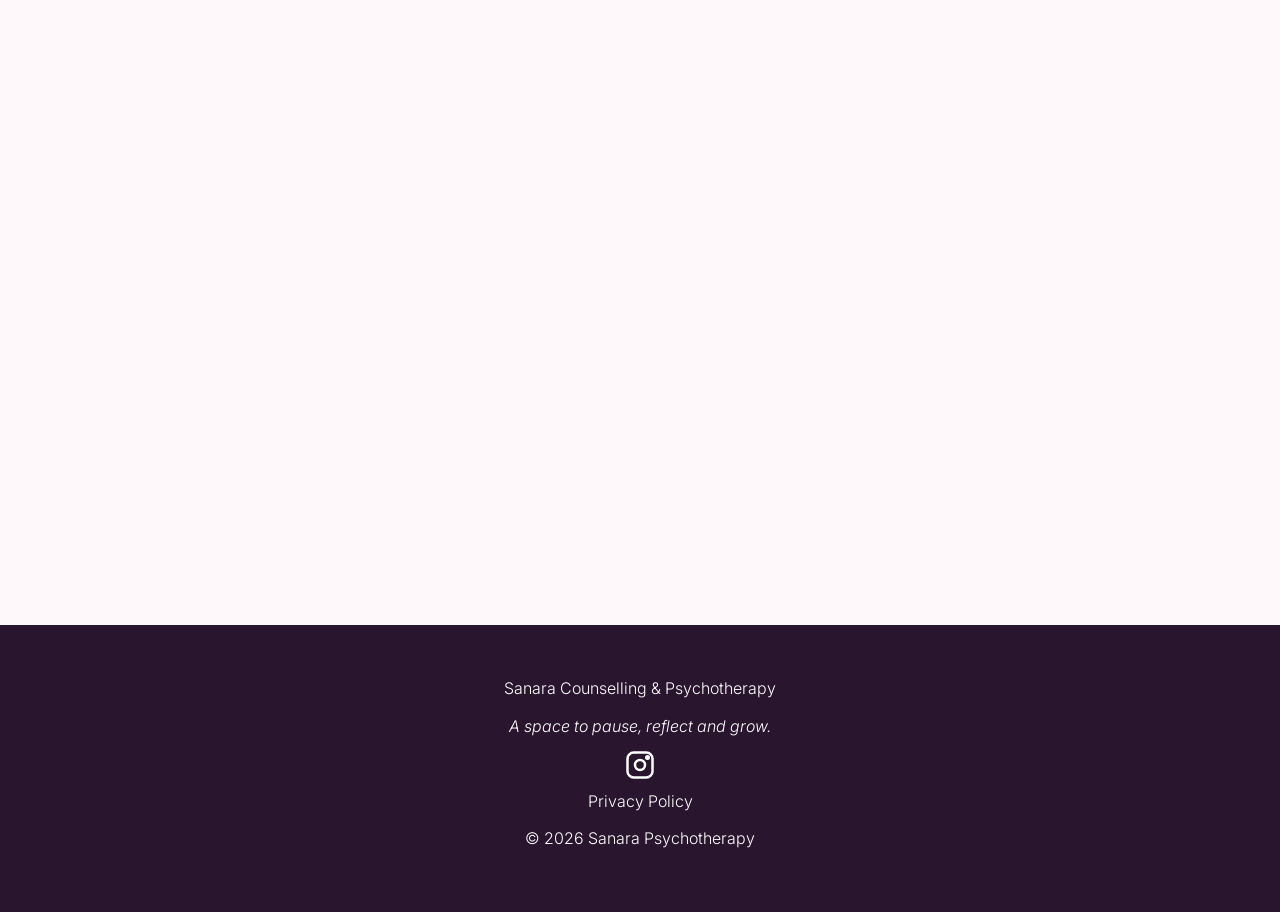
==== commit 34cdc360: "reverting" ====
--- a/index.html
+++ b/index.html
@@ -18,9 +18,7 @@
   <link rel="preconnect" href="https://fonts.gstatic.com" crossorigin>
   <link href="https://fonts.googleapis.com/css2?family=Cormorant+Garamond:wght@400;500;600&family=Inter:wght@300;400;500;600&display=swap" rel="stylesheet">
 
-  <title>Sanara Psychotherapy | Counselling & Psychotherapy in South Dublin</title>
-  <meta name="description" content="Warm, compassionate psychotherapy and counselling for adults aged 18+ in South Dublin and online, 
-    with in-person sessions available in Shankill and Stillorgan. A safe, confidential space to explore life’s challenges and create meaningful change. Book your free consultation today.">
+  <title>Sanara Psychotherapy | Psychotherapy in South Dublin</title>
 
 </head>
   <body>
@@ -123,7 +121,7 @@
       <div class="qual-grid">
         <div class="qual-card">
           <div class="qual-images">
-            <img src="images/iacplogo.jpg" alt="Irish Association for Counselling and Psychotherapy logo">
+            <img src="images/iacplogo.jpg">
             <!-- Professional verification provided by Psychology Today -->
             <a href="https://www.psychologytoday.com/profile/1673745" class="sx-verified-seal"></a>
             <script type="text/javascript" src="https://member.psychologytoday.com/verified-seal.js" data-badge="13" data-id="1673745" data-code="aHR0cHM6Ly93d3cucHN5Y2hvbG9neXRvZGF5LmNvbS9hcGkvdmVyaWZpZWQtc2VhbC9zZWFscy8xMy9wcm9maWxlLzE2NzM3NDU/Y2FsbGJhY2s9c3hjYWxsYmFjaw=="></script>
@@ -160,7 +158,7 @@
         <p>You don't need to perform. You don't need to have the right words. You can simply come as you are.</p>
       </div>
       <div class="cblossom-image">
-        <img src="images/cherry-blossom.jpg" alt="Cherry blossom image>
+        <img src="images/cherry-blossom.jpg">
       </div>
     </div>
   </section>
--- a/styles.css
+++ b/styles.css
@@ -190,7 +190,7 @@
       position:relative;
       min-height:90vh;
       background:
-        url('images/hero2.jpg') center/cover no-repeat;
+        url('images/lake.jpg') center/cover no-repeat;
       display:flex;
       align-items:center;
       justify-content:center;
@@ -205,8 +205,8 @@
       position:absolute;
       inset:0;
       /* darker overlay */
-      background:rgba(41,21,45,0.28);
-      /* background:rgba(255,248,251,0.35); */
+      /* background:rgba(41,21,45,0.28); */
+      background:rgba(255,248,251,0.35);
       z-index:-1;
     }
 
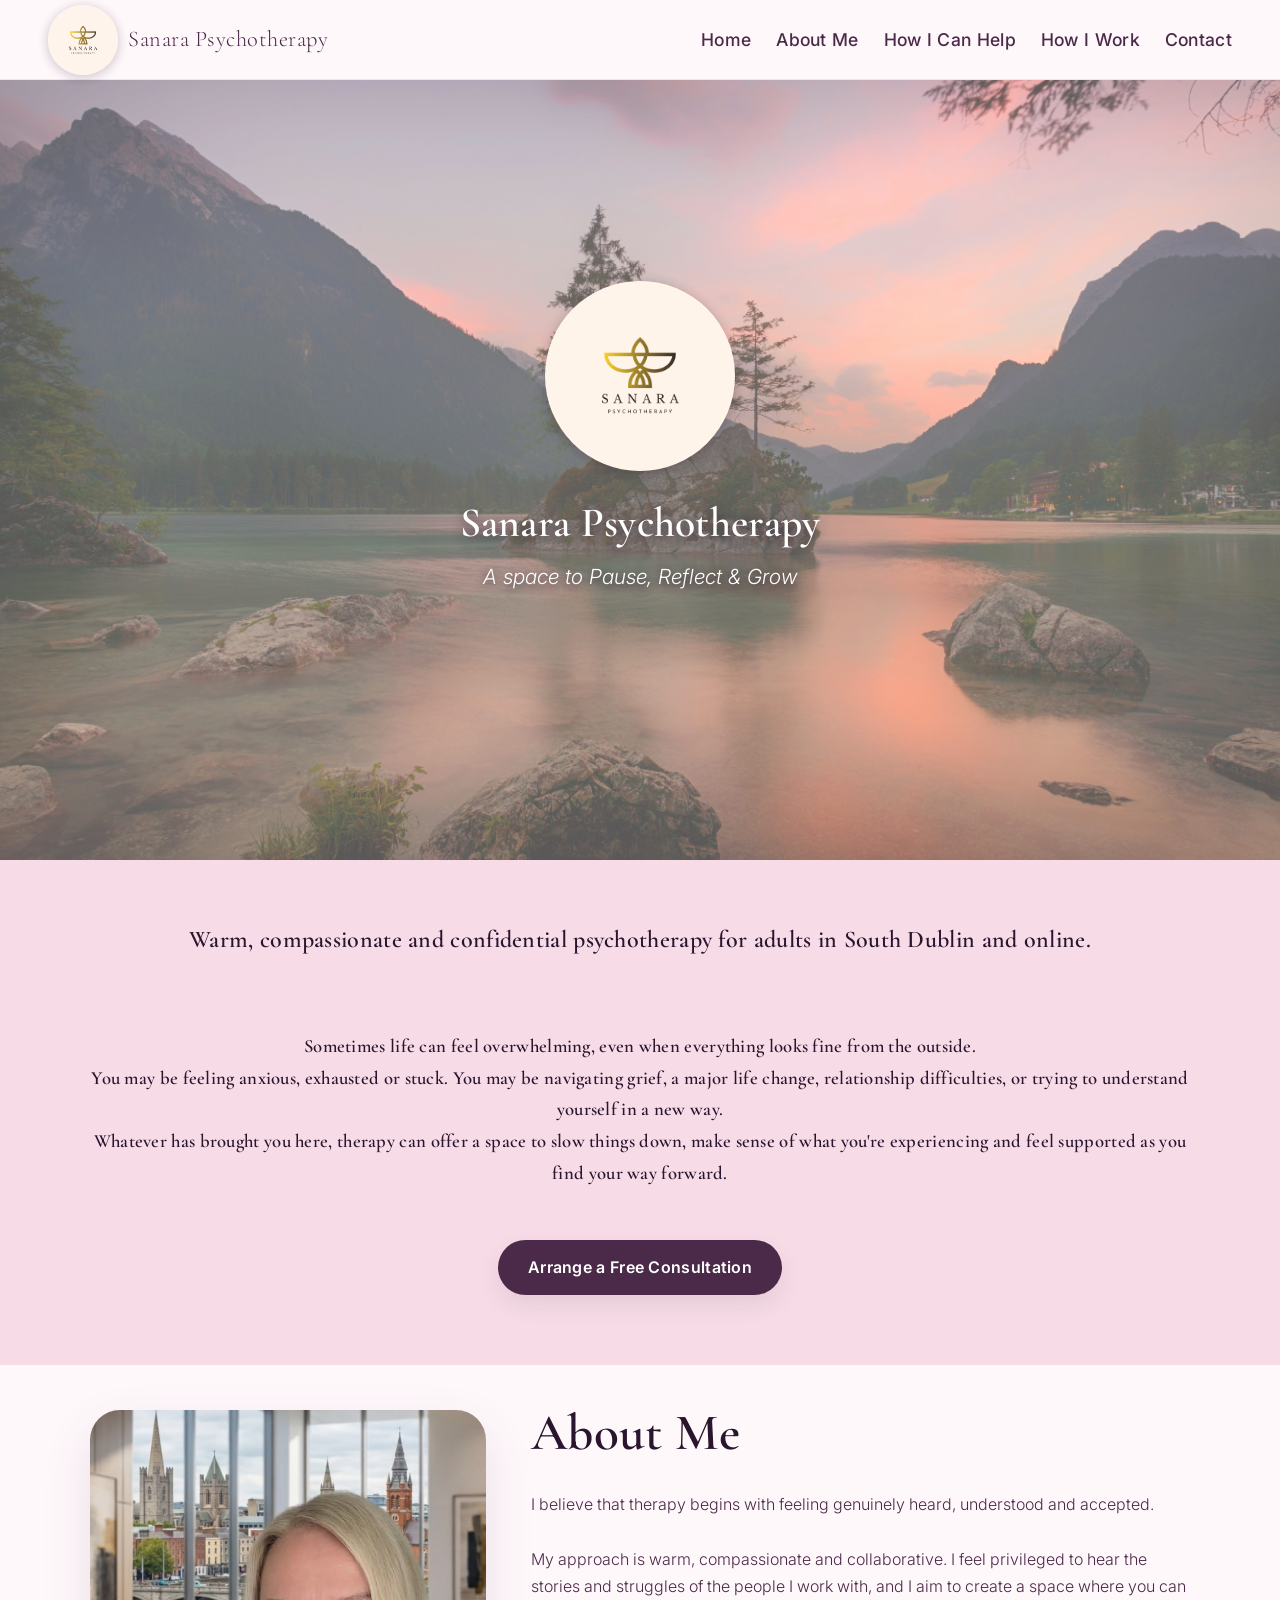
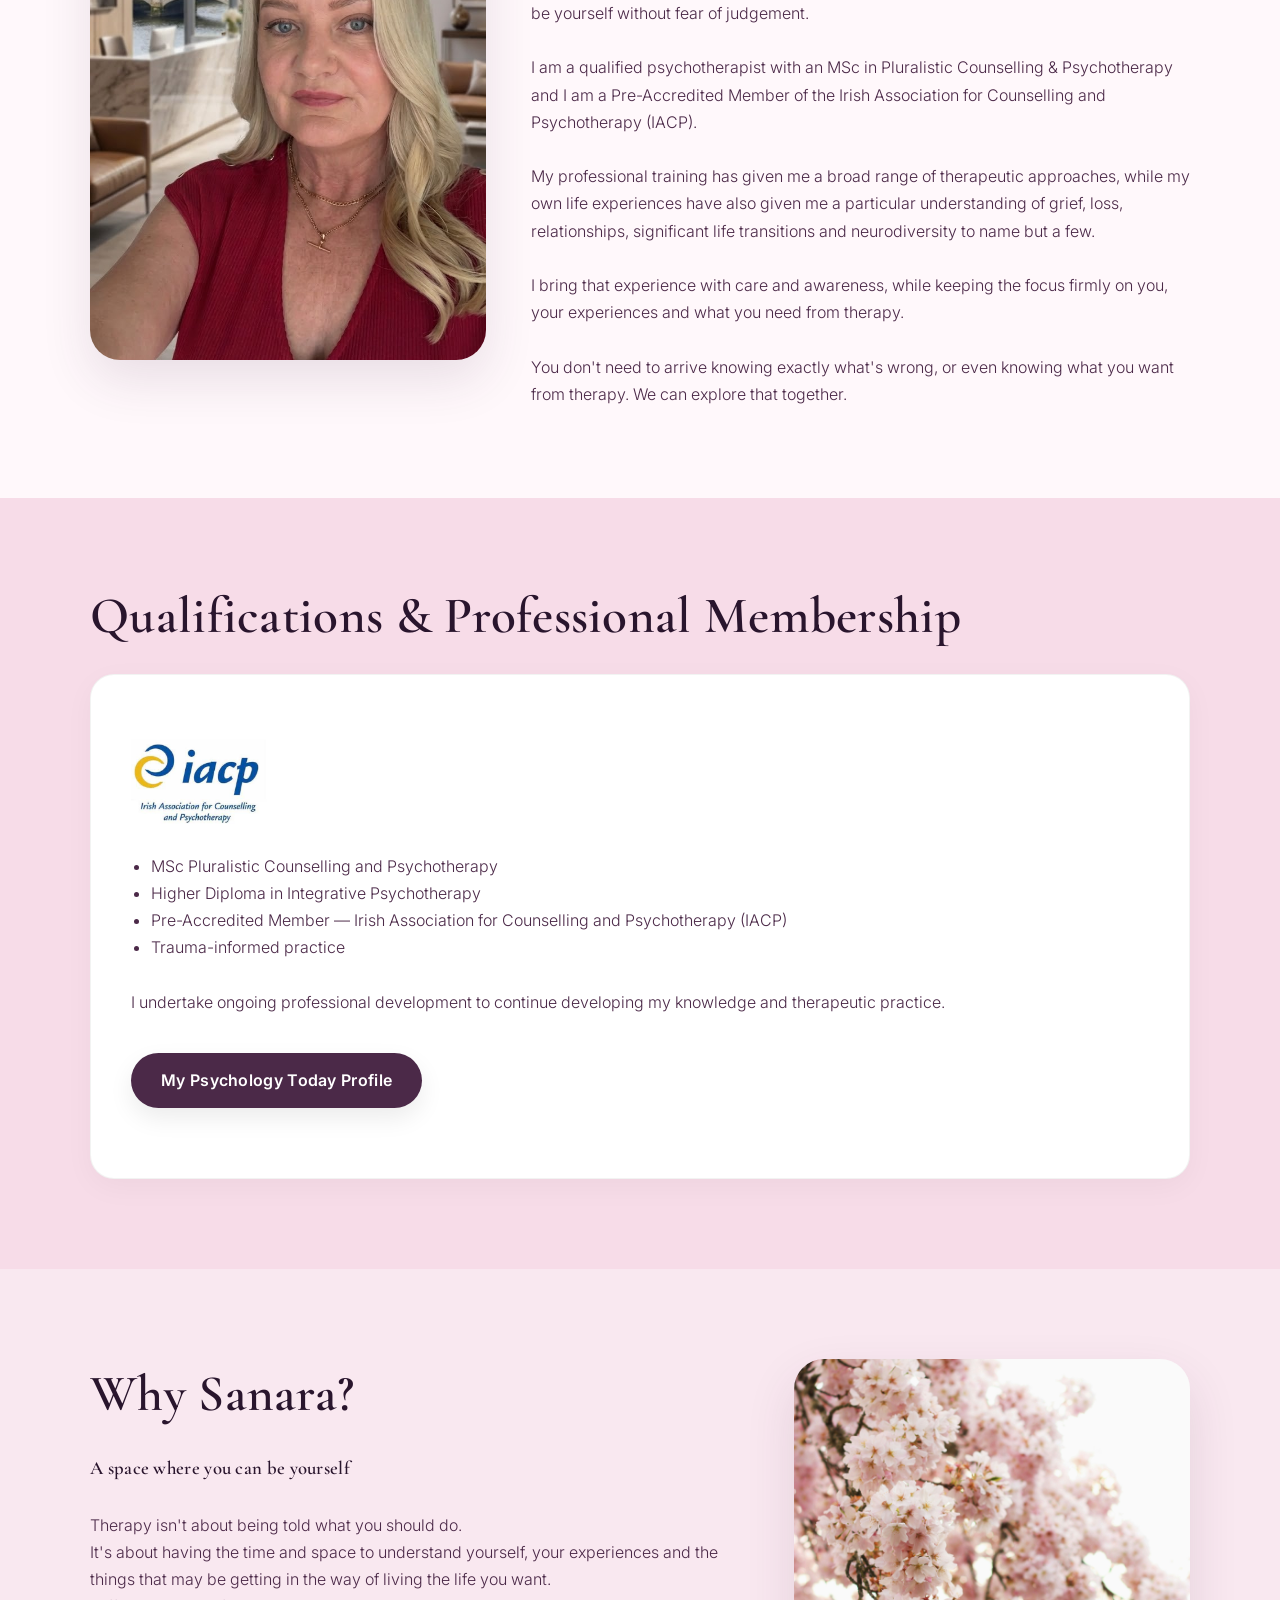
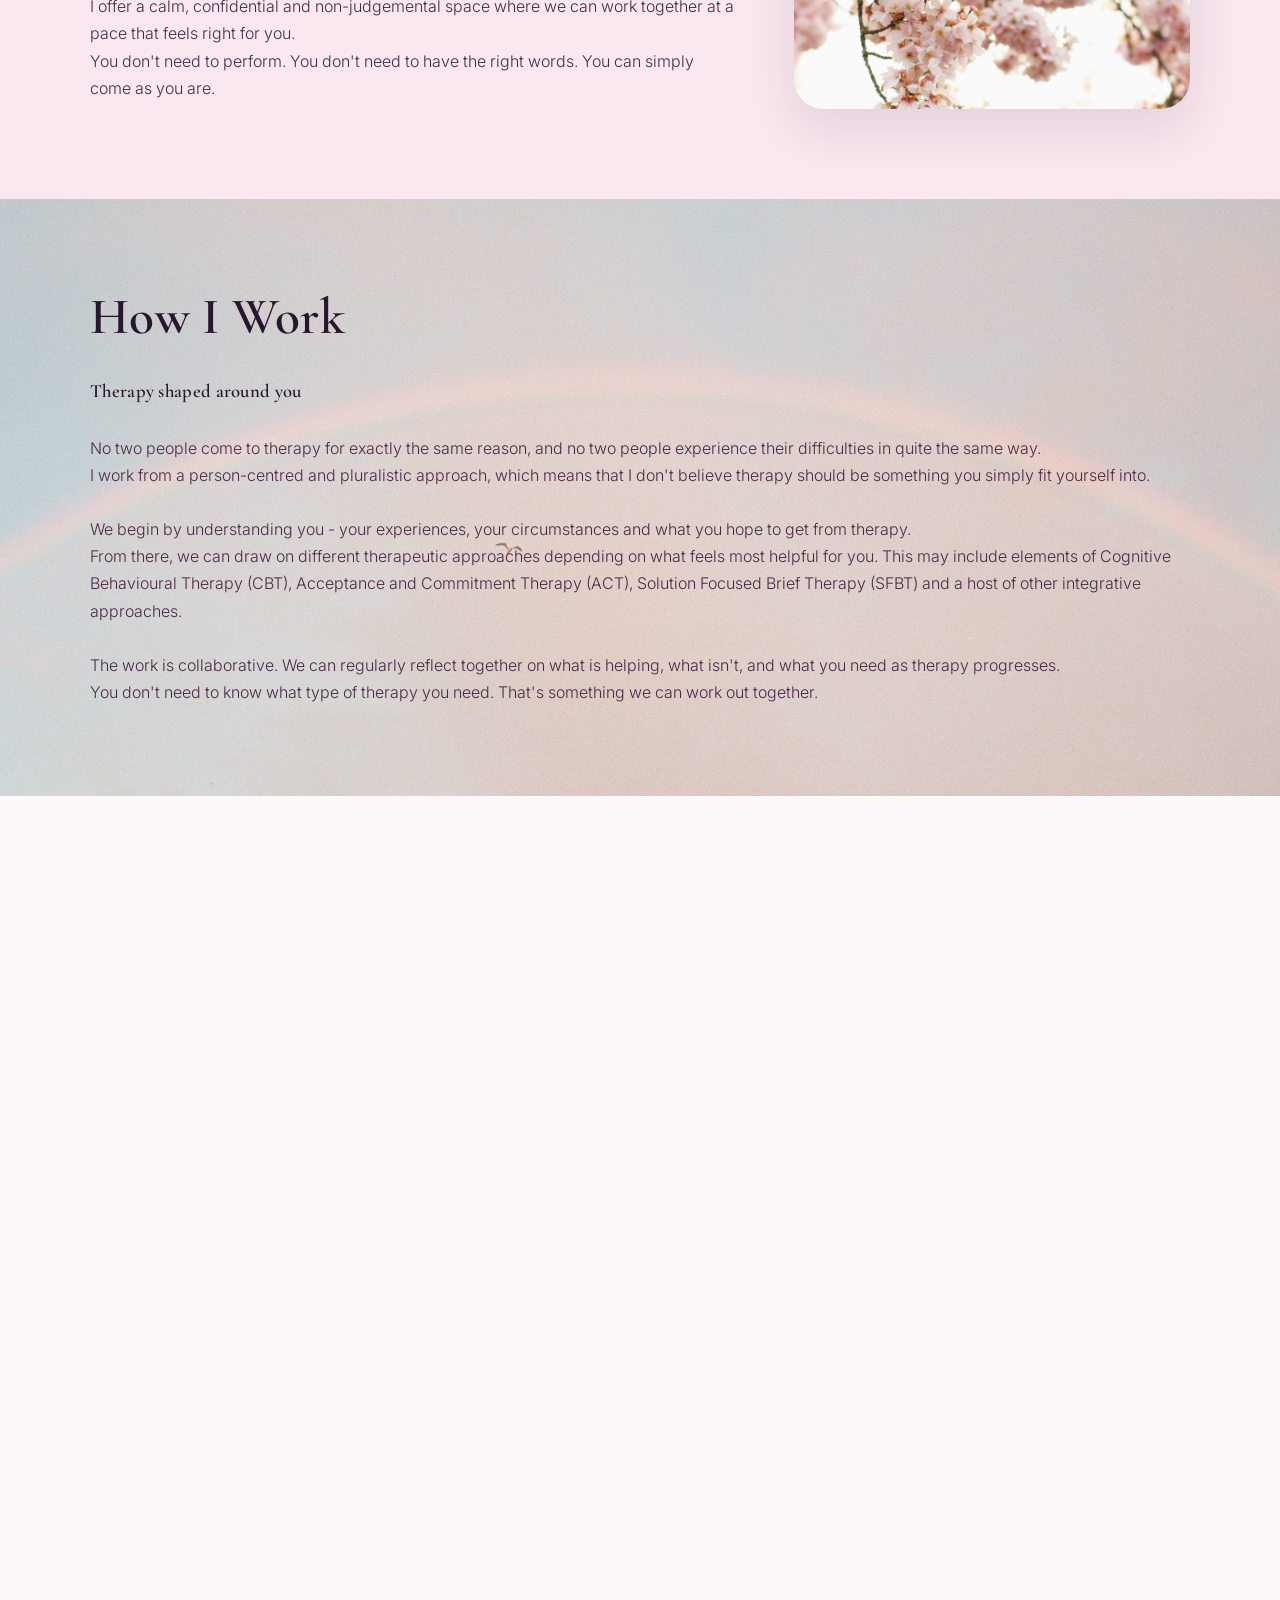
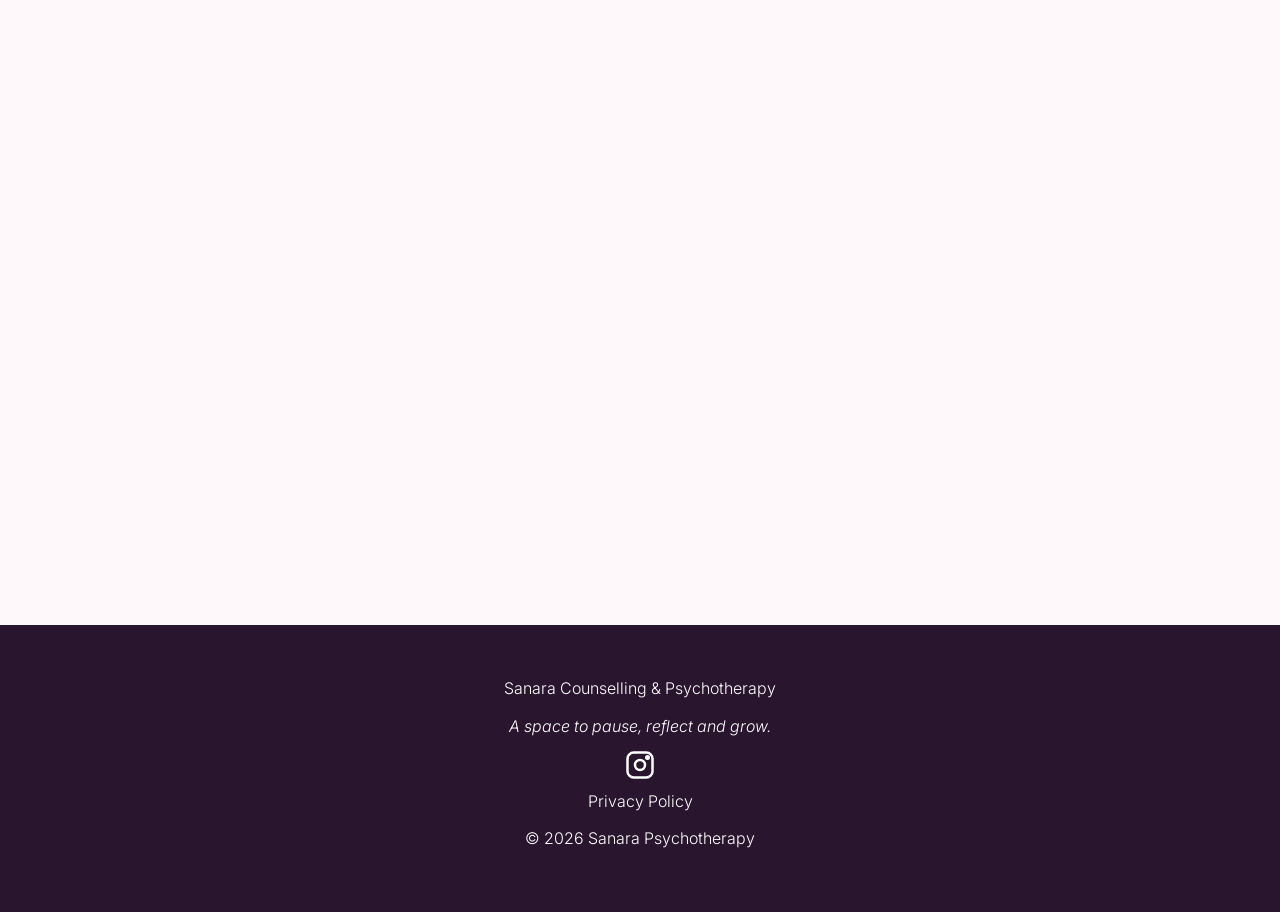
==== commit d4d8e73f: "adding home to navbar" ====
--- a/index.html
+++ b/index.html
@@ -18,12 +18,14 @@
   <link rel="preconnect" href="https://fonts.gstatic.com" crossorigin>
   <link href="https://fonts.googleapis.com/css2?family=Cormorant+Garamond:wght@400;500;600&family=Inter:wght@300;400;500;600&display=swap" rel="stylesheet">
 
-  <title>Sanara Psychotherapy | Psychotherapy in South Dublin</title>
+  <title>Sanara Psychotherapy | Counselling & Psychotherapy in South Dublin</title>
+  <meta name="description" content="Warm, compassionate psychotherapy and counselling for adults aged 18+ in South Dublin and online, 
+    with in-person sessions available in Shankill and Stillorgan. A safe, confidential space to explore life’s challenges and create meaningful change. Book your free consultation today.">
 
 </head>
   <body>
 
-  <section class="hero">
+  <section class="hero" id="hero">
     <div class="hero-content">
       <img src="images/sanara-logo.png" alt="Sanara Psychotherapy Logo" class="logo">
   
@@ -42,6 +44,7 @@
       Sanara Psychotherapy
     </div>
   <div class="nav-links">
+    <a href="#hero">Home</a>
     <a href="#about">About Me</a>
     <a href="#howicanhelp">How I Can Help</a>
     <a href="#howiwork">How I Work</a>
@@ -61,6 +64,7 @@
   </button>
 
   <div class="mobile-menu" id="mobile-menu">
+    <a href="#hero">Home</a>
     <a href="#about">About Me</a>
     <a href="#howicanhelp">How I Can Help</a>
     <a href="#howiwork">How I Work</a>
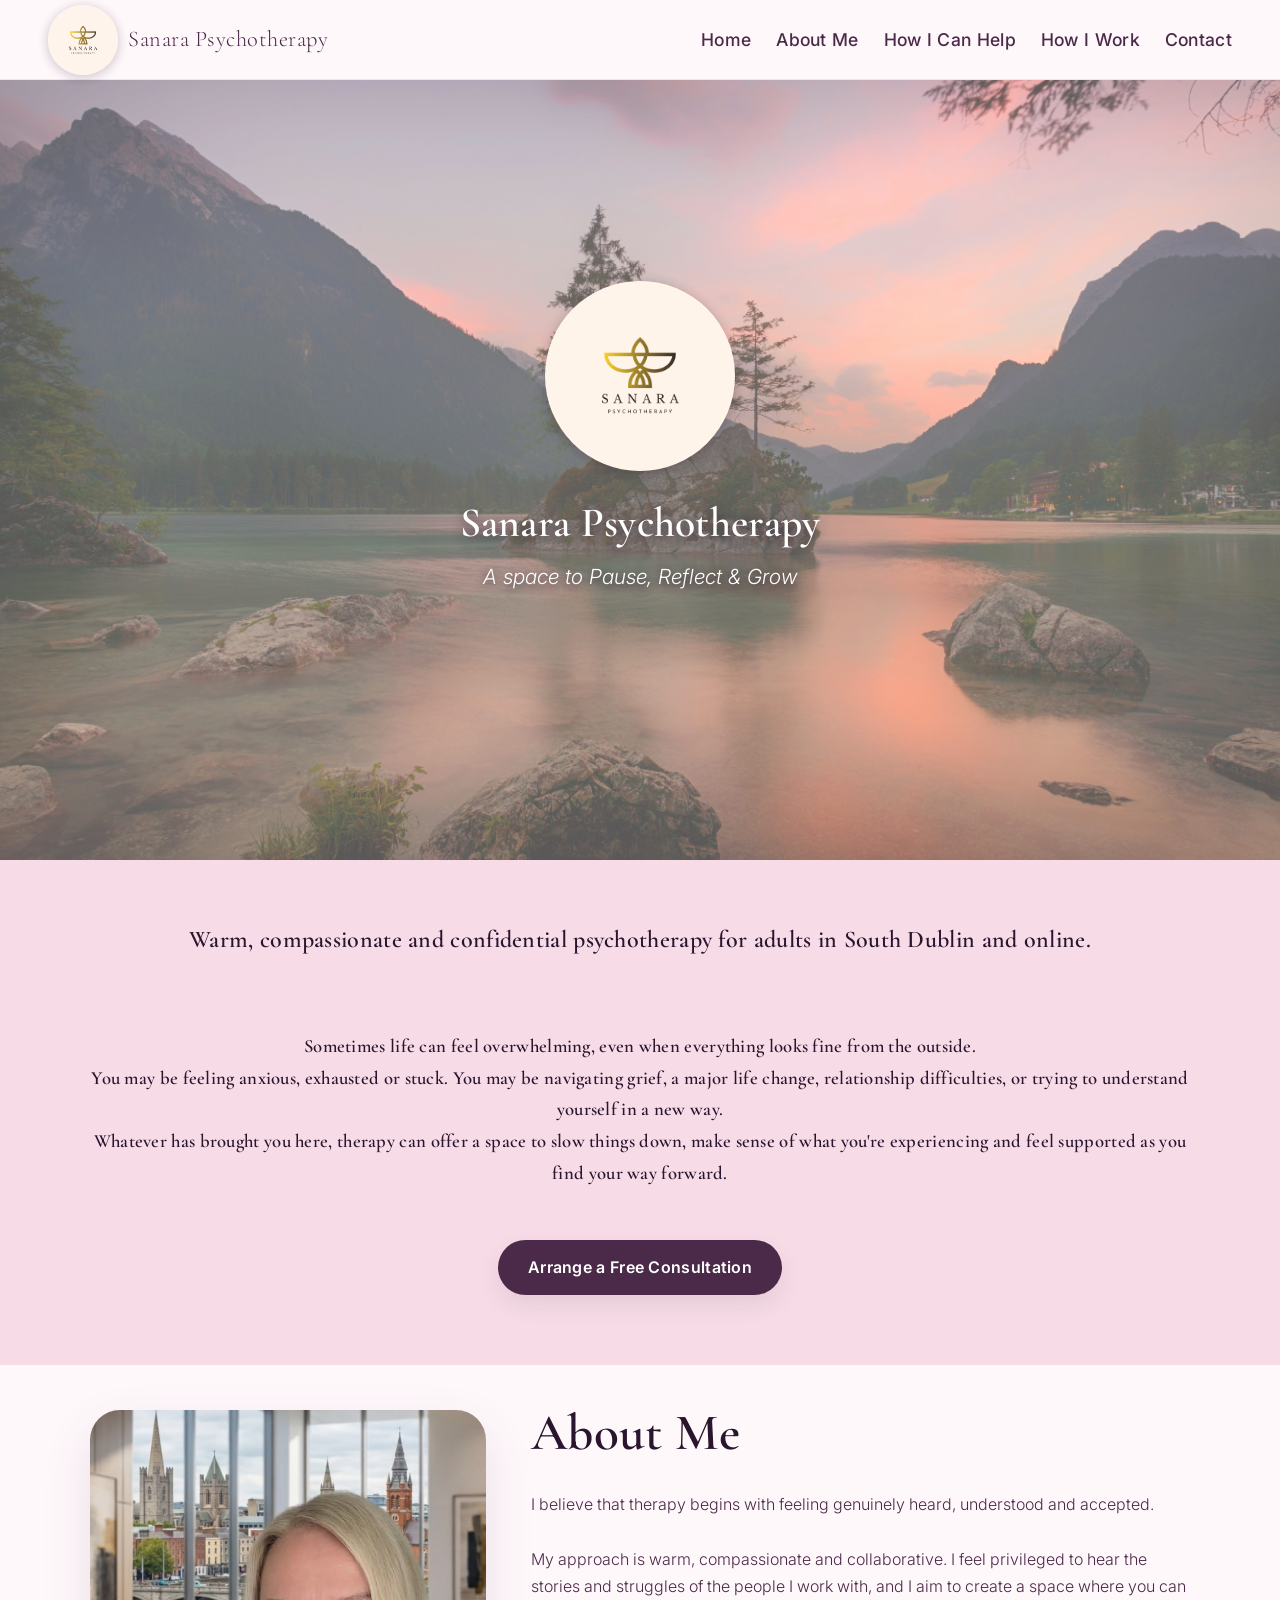
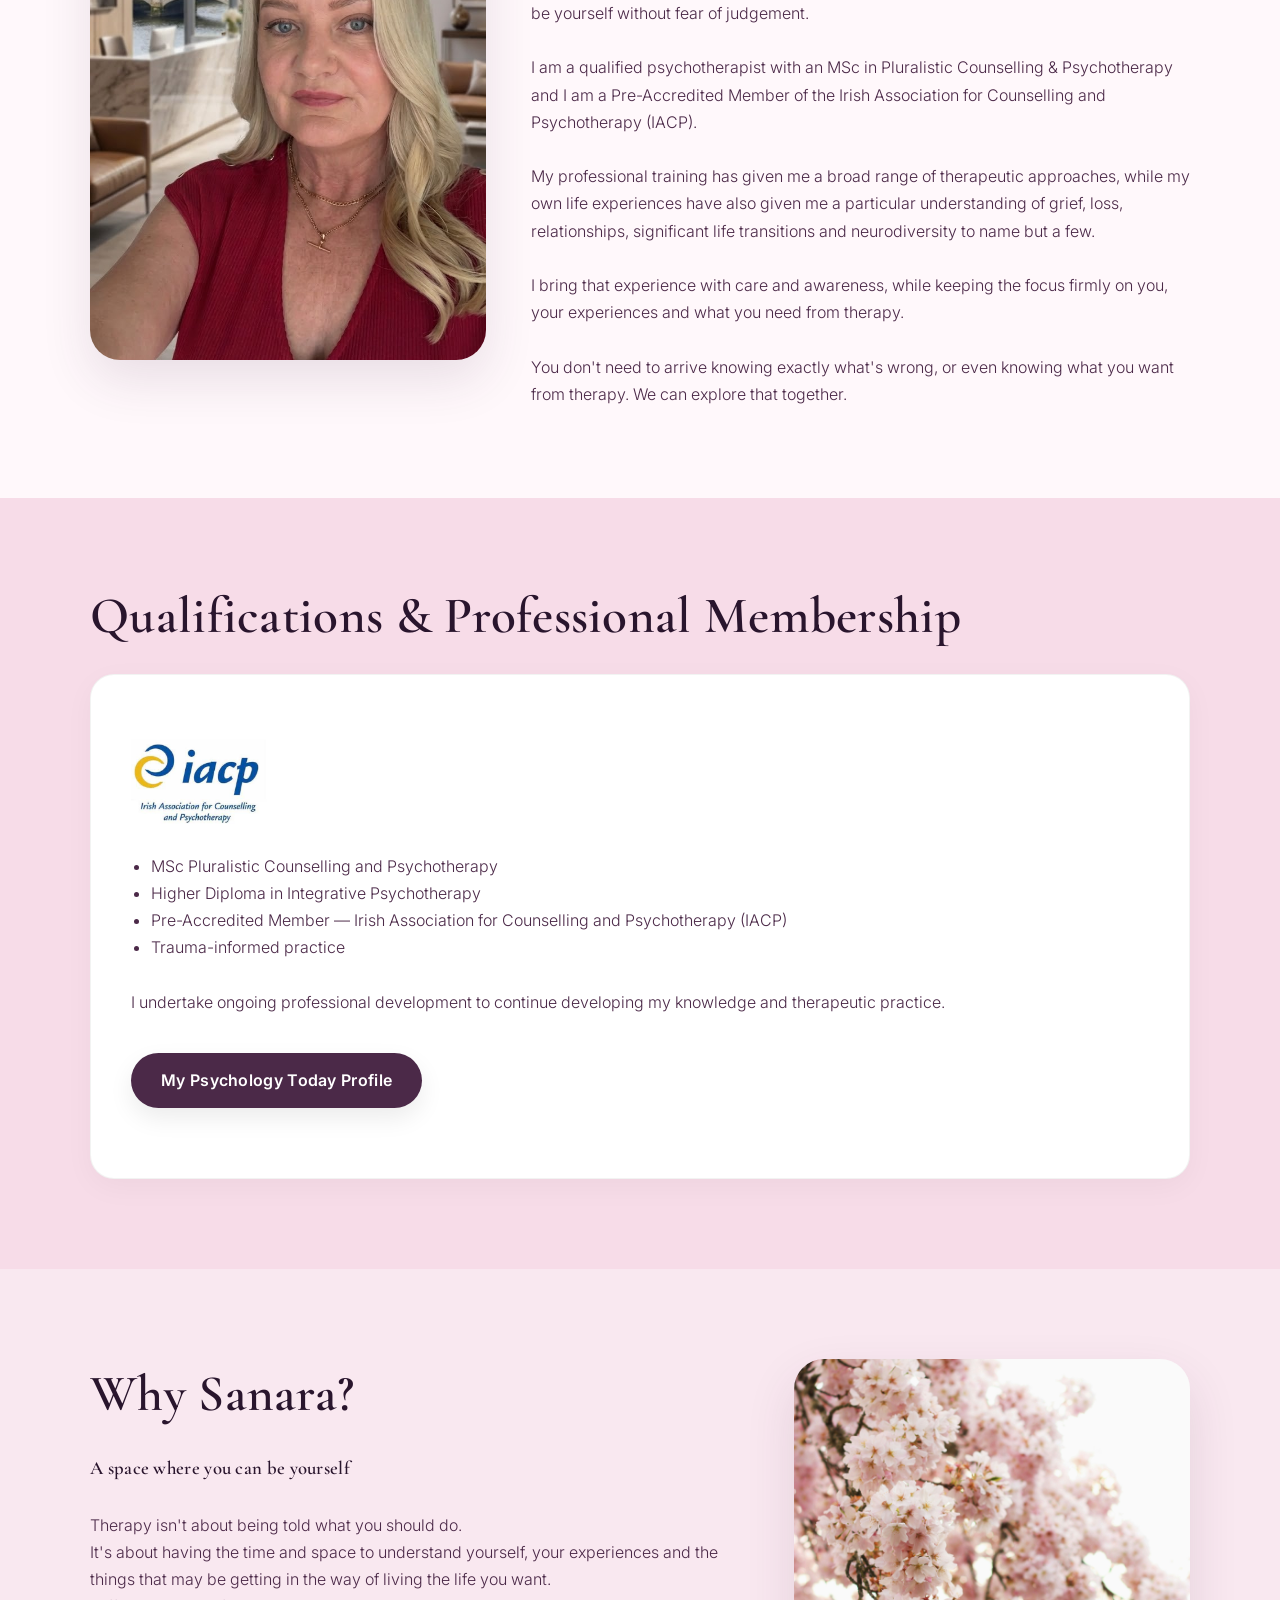
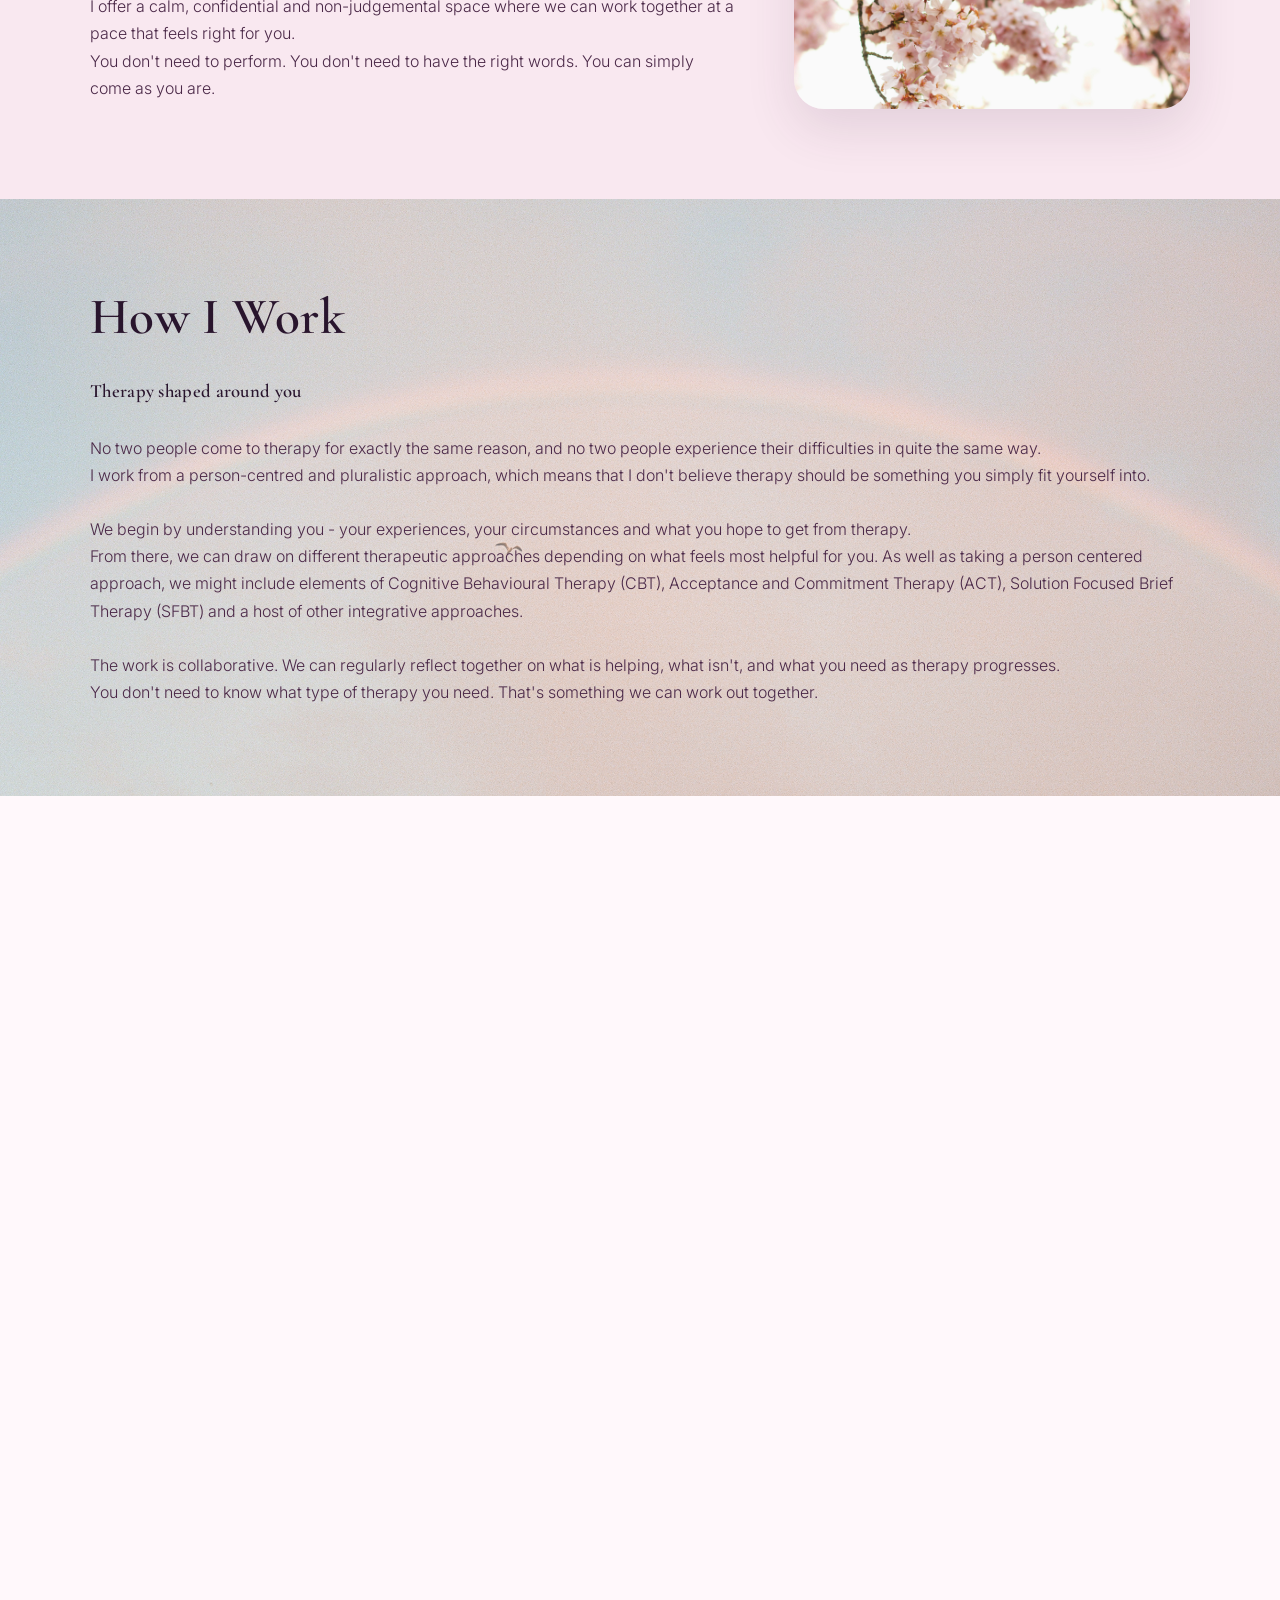
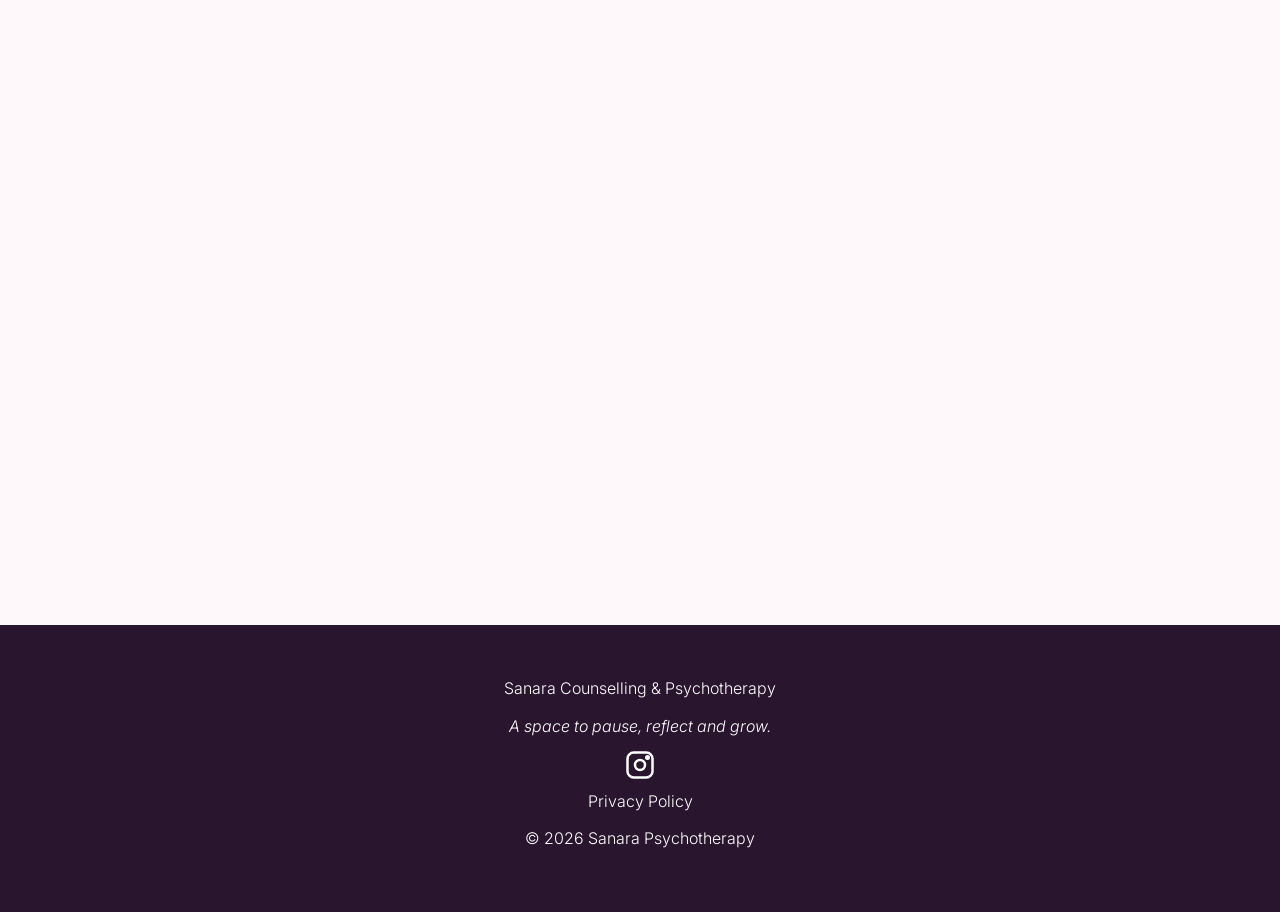
==== commit c61f3669: "changes" ====
--- a/index.html
+++ b/index.html
@@ -177,7 +177,7 @@
       <p>I work from a person-centred and pluralistic approach, which means that I don't believe therapy should be something you simply fit yourself into.</p>
       <br>
       <p>We begin by understanding you - your experiences, your circumstances and what you hope to get from therapy.</p>
-      <p>From there, we can draw on different therapeutic approaches depending on what feels most helpful for you. This may include elements of Cognitive Behavioural Therapy (CBT), 
+      <p>From there, we can draw on different therapeutic approaches depending on what feels most helpful for you. As well as taking a person centered approach, we might include elements of Cognitive Behavioural Therapy (CBT), 
         Acceptance and Commitment Therapy (ACT), Solution Focused Brief Therapy (SFBT) and a host of other integrative approaches.</p>
       <br>
       <p>The work is collaborative. We can regularly reflect together on what is helping, what isn't, and what you need as therapy progresses.</p>
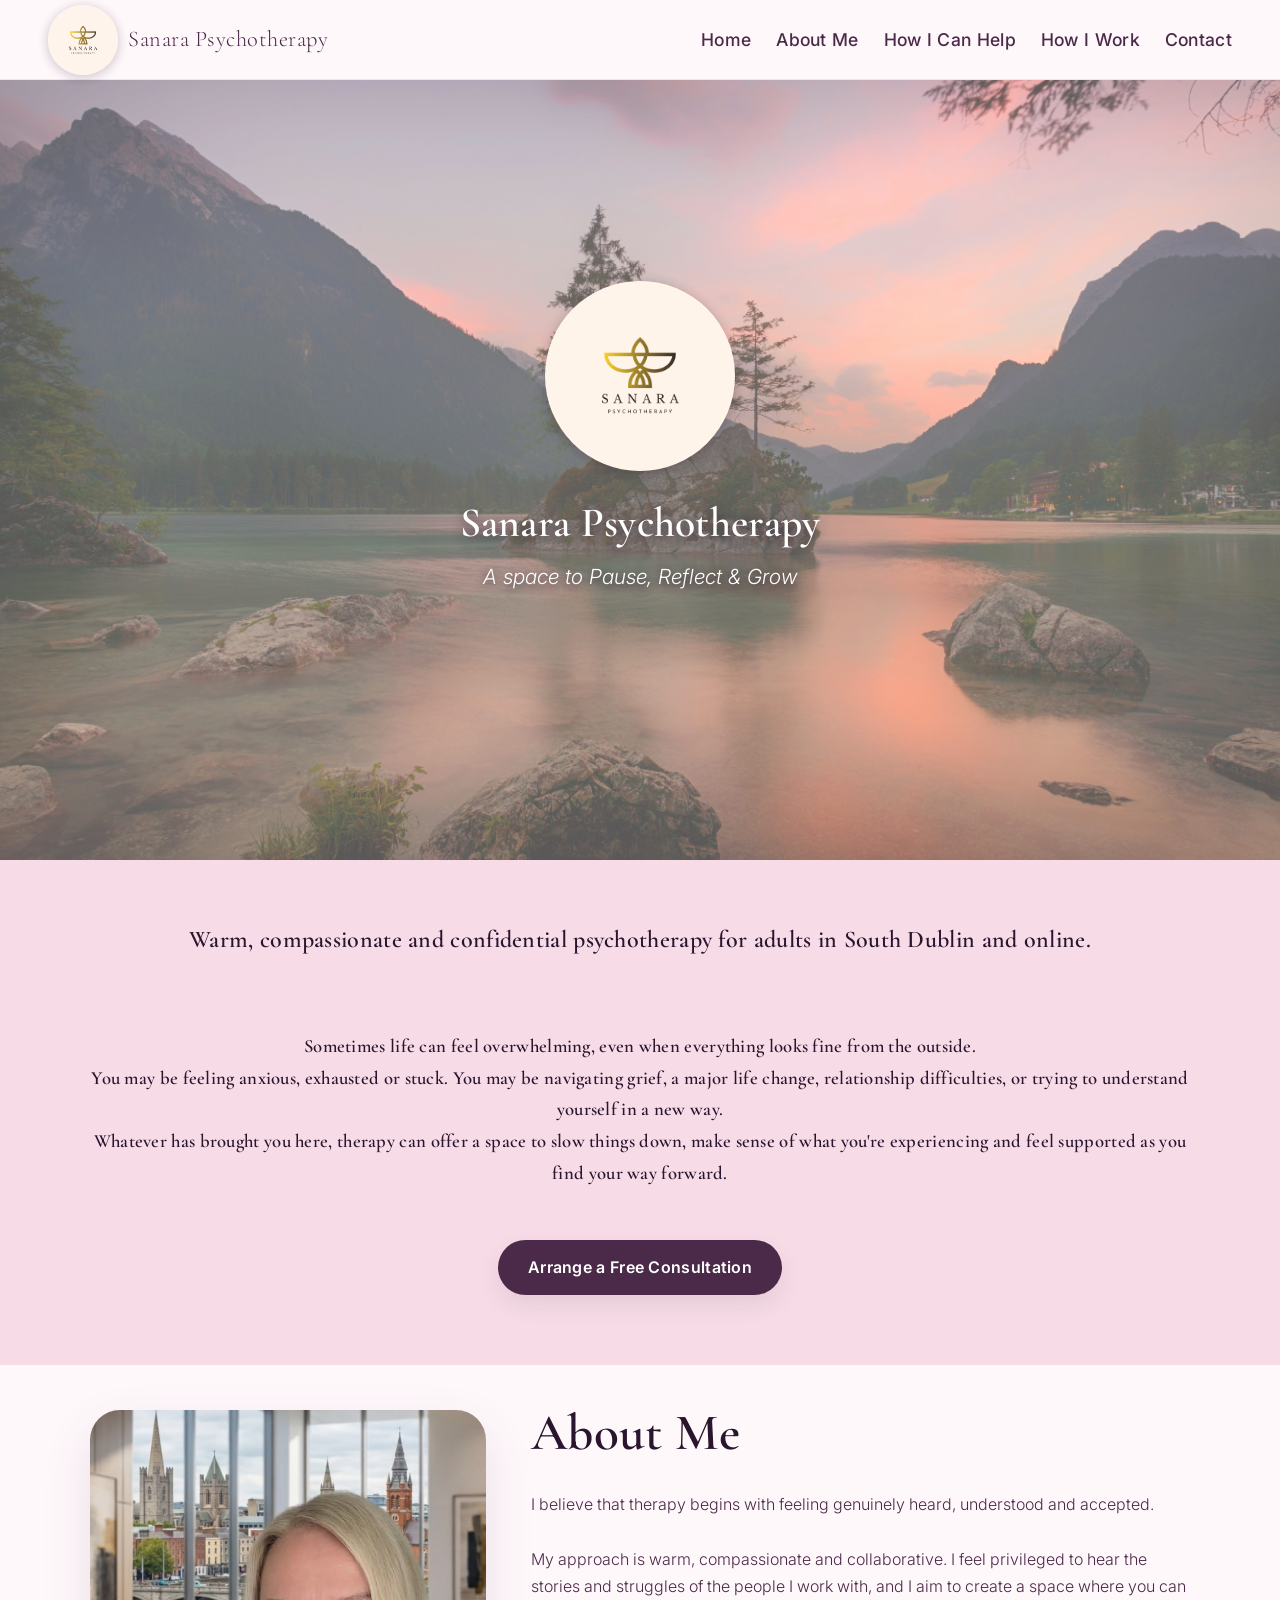
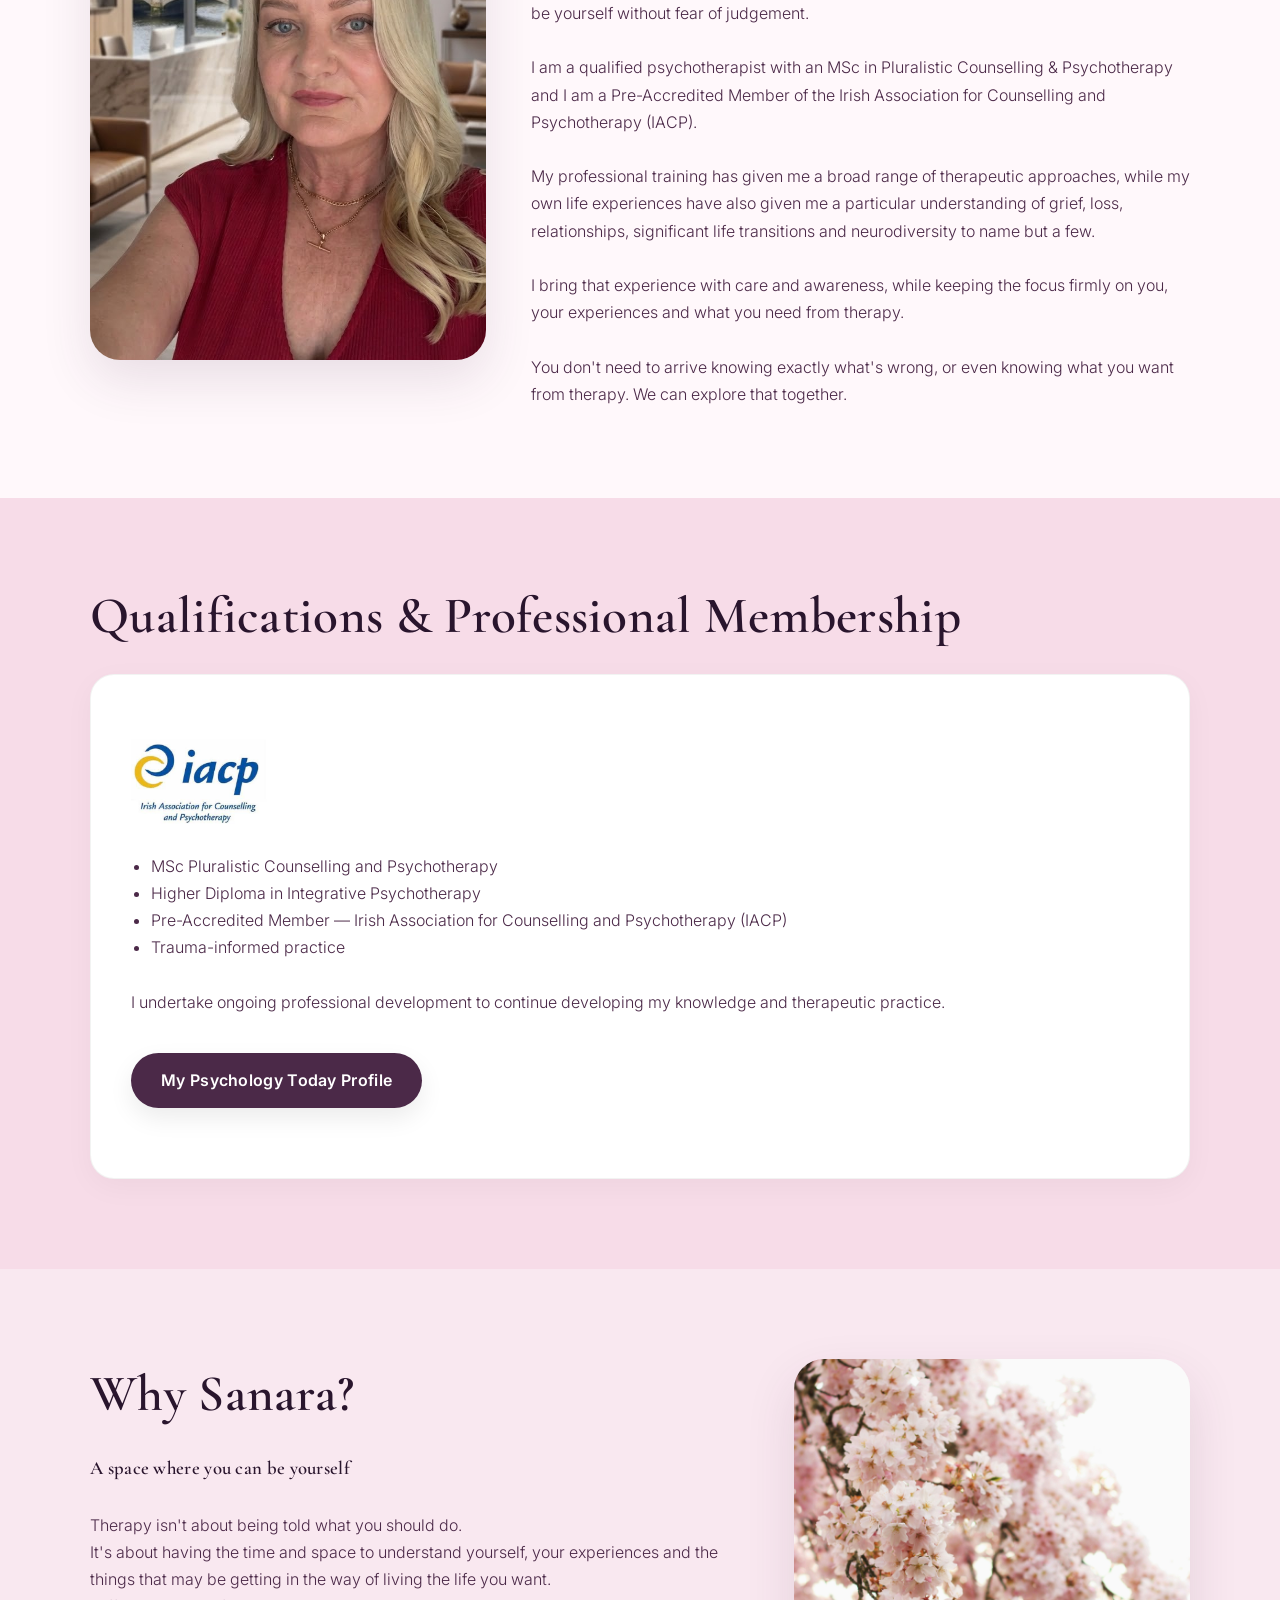
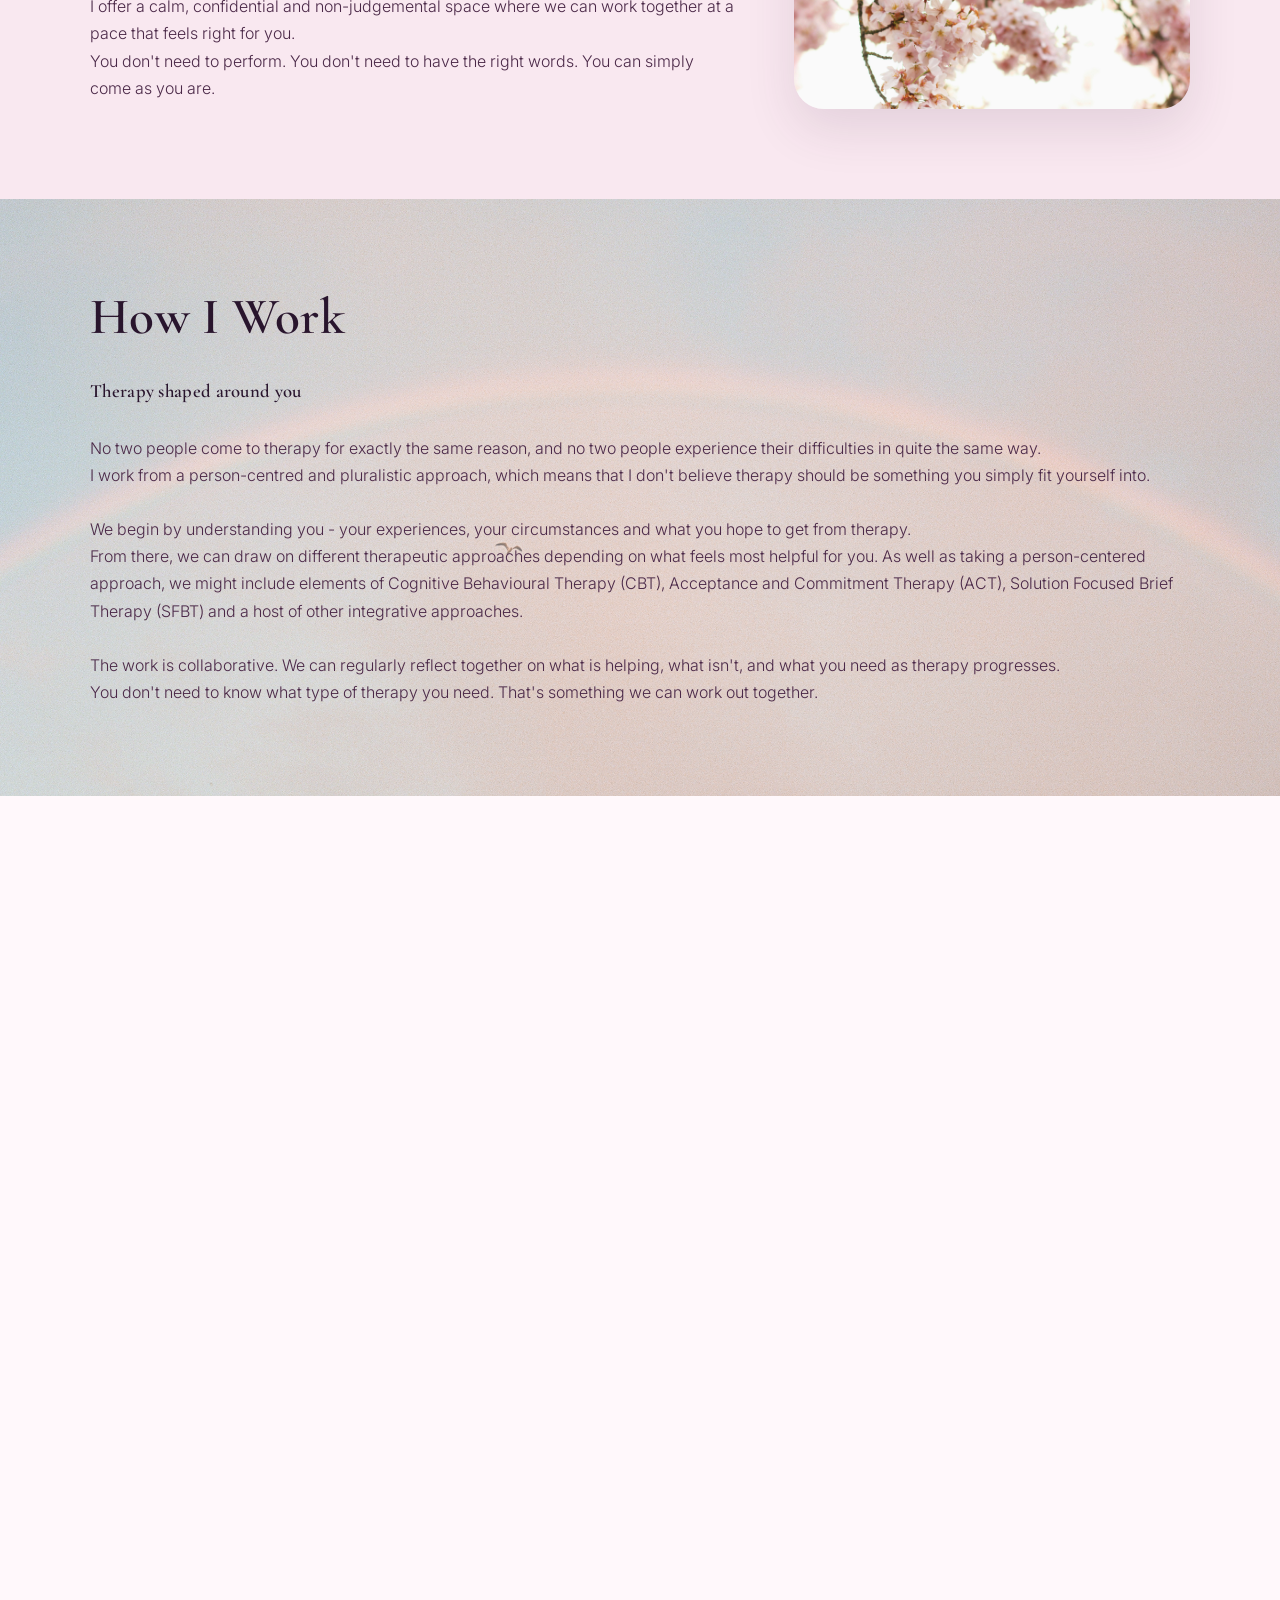
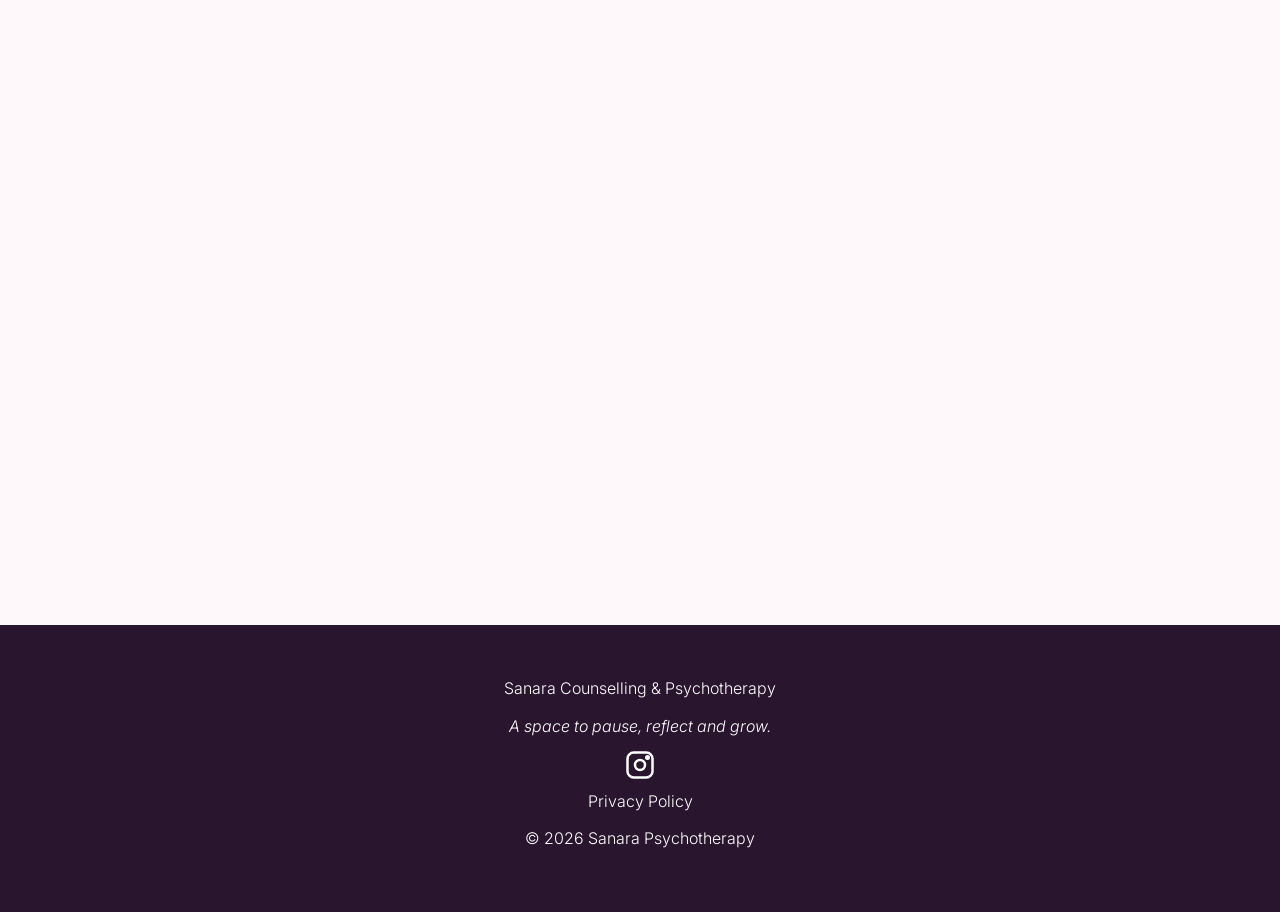
==== commit 048ca4f6: "edit" ====
--- a/index.html
+++ b/index.html
@@ -177,7 +177,7 @@
       <p>I work from a person-centred and pluralistic approach, which means that I don't believe therapy should be something you simply fit yourself into.</p>
       <br>
       <p>We begin by understanding you - your experiences, your circumstances and what you hope to get from therapy.</p>
-      <p>From there, we can draw on different therapeutic approaches depending on what feels most helpful for you. As well as taking a person centered approach, we might include elements of Cognitive Behavioural Therapy (CBT), 
+      <p>From there, we can draw on different therapeutic approaches depending on what feels most helpful for you. As well as taking a person-centered approach, we might include elements of Cognitive Behavioural Therapy (CBT), 
         Acceptance and Commitment Therapy (ACT), Solution Focused Brief Therapy (SFBT) and a host of other integrative approaches.</p>
       <br>
       <p>The work is collaborative. We can regularly reflect together on what is helping, what isn't, and what you need as therapy progresses.</p>
